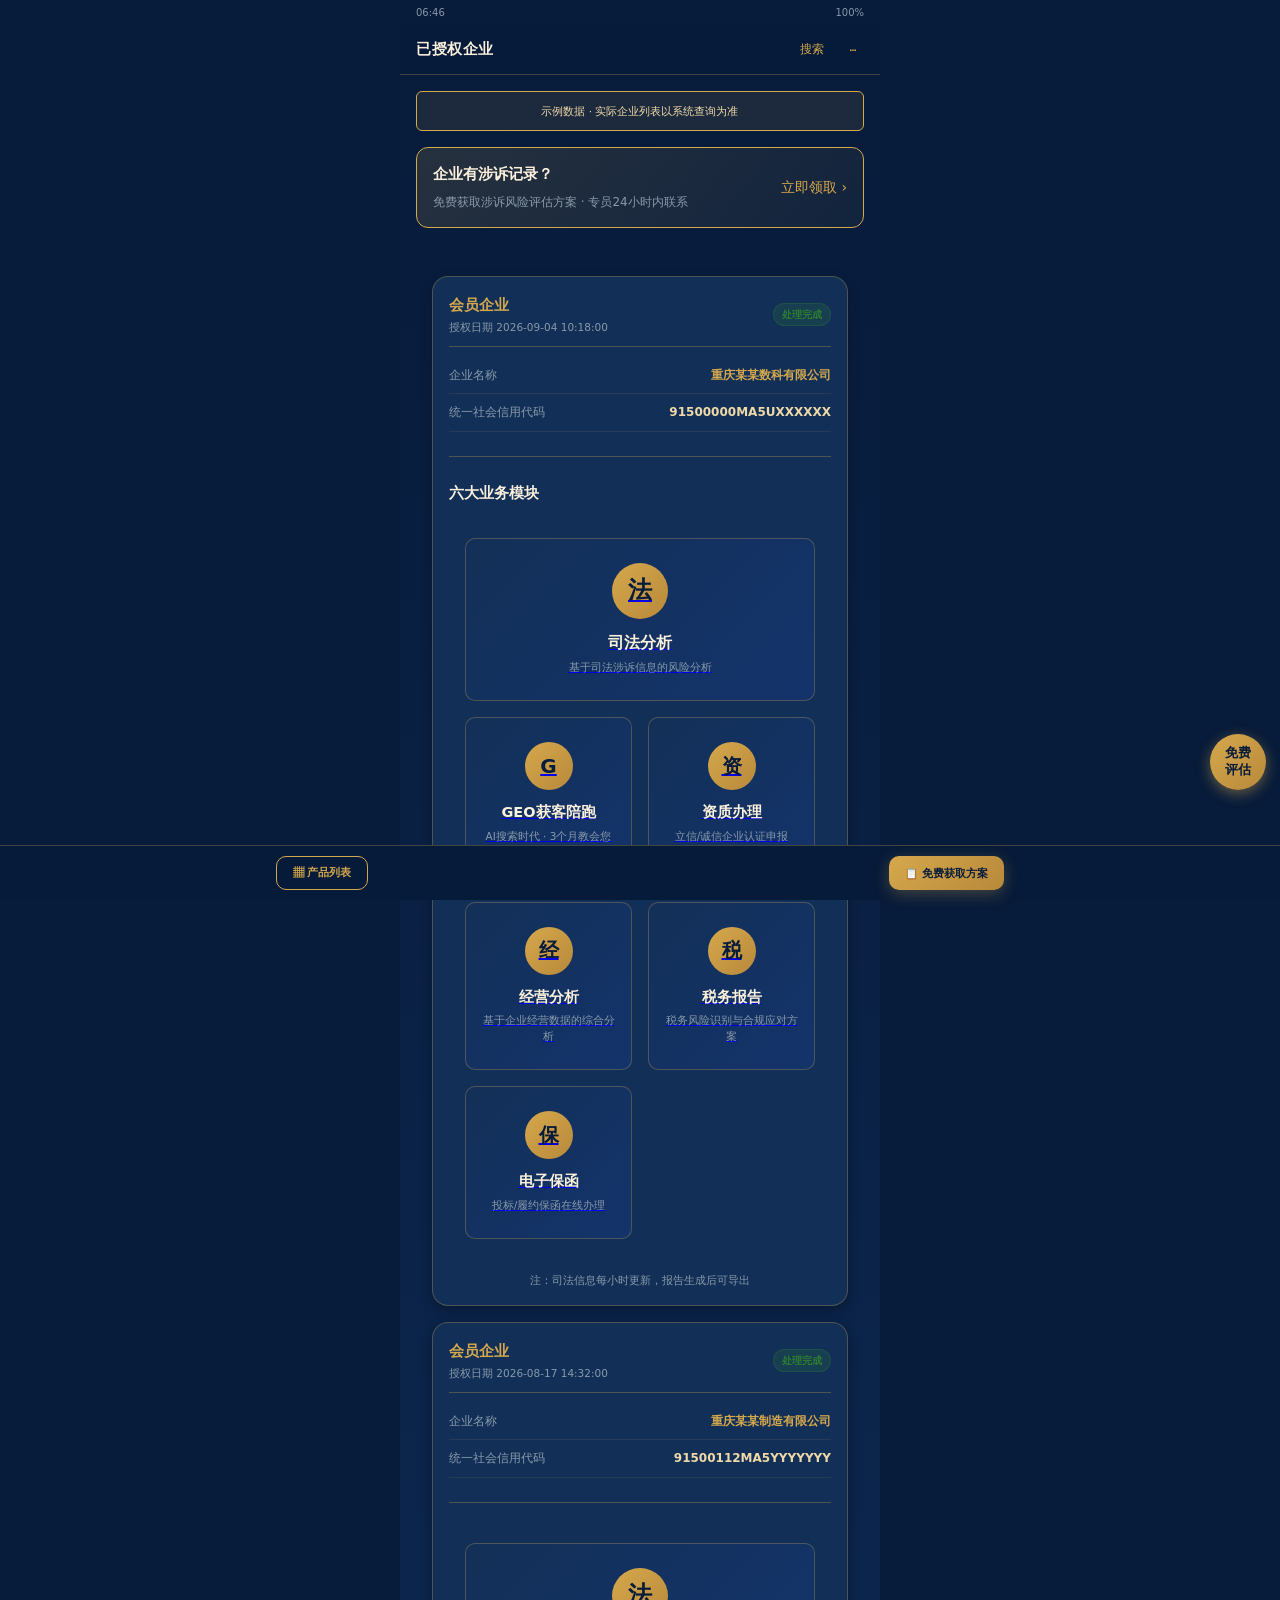
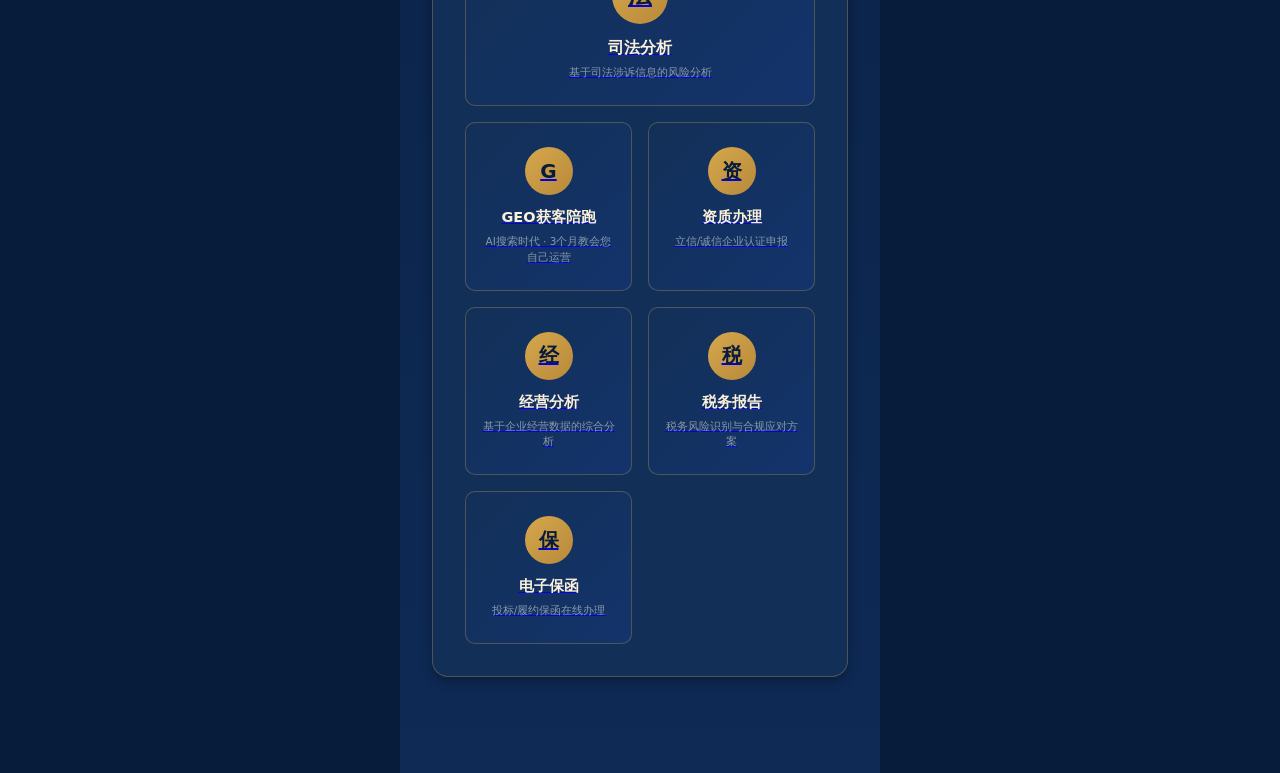
==== index.html @ 231f2316 "Update index.html" ====
<!DOCTYPE html>
<html lang="zh-CN">
<head>
  <meta charset="UTF-8">
  <meta name="viewport" content="width=device-width, initial-scale=1.0, maximum-scale=1.0, user-scalable=no">
  <meta name="description" content="BESHORE 司法分析 H5 - 企业信用风险分析服务平台">
  <title>BESHORE · 已授权企业</title>
  <link rel="stylesheet" href="style.css">
<base target="_blank">
</head>
<body>
  <div class="page-container">

    <!-- 状态栏 -->
    <div class="status-bar">
      <span id="current-time">--:--</span>
      <span>100%</span>
    </div>

    <!-- 页面标题栏 -->
    <header class="page-header">
      <h1>已授权企业</h1>
      <div class="header-actions">
        <button class="header-btn" onclick="showToast('搜索功能开发中')">搜索</button>
        <button class="header-btn" onclick="showToast('更多功能开发中')">⋯</button>
      </div>
    </header>

    <!-- 示例数据提示条 -->
    <div class="alert-bar">
      示例数据 · 实际企业列表以系统查询为准
    </div>

    <!-- 非会员留资引导条：新增 -->
    <a href="https://ycnaahb43yjf.feishu.cn/share/base/form/shrcnyuvnl3R0hDChKANRi4wwoh" target="_blank" style="display:block;margin:0 var(--spacing-md) var(--spacing-md);padding:14px 16px;background:linear-gradient(135deg, rgba(213,168,77,0.15), rgba(213,168,77,0.05));border:1px solid var(--color-gold);border-radius:12px;text-decoration:none;">
      <div style="display:flex;justify-content:space-between;align-items:center;">
        <div>
          <div style="color:var(--color-rice-gold);font-size:15px;font-weight:600;">企业有涉诉记录？</div>
          <div style="color:var(--color-text-muted);font-size:12px;margin-top:4px;">免费获取涉诉风险评估方案 · 专员24小时内联系</div>
        </div>
        <span style="color:var(--color-gold);font-size:14px;flex:none;">立即领取 ›</span>
      </div>
    </a>

    <!-- 企业列表区域 -->
    <main class="content-area">

      <!-- 企业卡片 1 -->
      <div class="card animate-in">
        <div class="card-header">
          <div>
            <div class="card-title" style="color: var(--color-gold);">会员企业</div>
            <div class="card-subtitle">授权日期 2026-09-04 10:18:00</div>
          </div>
          <span class="badge badge-risk-low">处理完成</span>
        </div>

        <div class="data-row">
          <span class="data-label">企业名称</span>
          <span class="data-value gold">重庆某某数科有限公司</span>
        </div>
        <div class="data-row">
          <span class="data-label">统一社会信用代码</span>
          <span class="data-value">91500000MA5UXXXXXX</span>
        </div>

        <div class="divider"></div>

        <h3 style="font-size: var(--font-size-card-title); color: var(--color-rice-gold); margin-bottom: var(--spacing-md);">
          六大业务模块
        </h3>

        <div class="module-grid">
          <!-- 司法分析（主CTA） -->
          <a href="judicial-report.html" class="module-card" style="grid-column: span 2; background: linear-gradient(135deg, var(--color-card-surface) 0%, var(--color-bright-blue) 100%);">
            <div class="module-icon" style="width: 56px; height: 56px; font-size: 24px;">法</div>
            <h3 style="font-size: 16px;">司法分析</h3>
            <p>基于司法涉诉信息的风险分析</p>
          </a>

          <!-- GEO获客陪跑 -->
          <a href="geo-service.html" class="module-card">
            <div class="module-icon">G</div>
            <h3>GEO获客陪跑</h3>
            <p>AI搜索时代 · 3个月教会您自己运营</p>
          </a>

          <!-- 资质办理 -->
          <a href="qualification.html" class="module-card">
            <div class="module-icon">资</div>
            <h3>资质办理</h3>
            <p>立信/诚信企业认证申报</p>
          </a>

          <!-- 经营分析 -->
          <a href="business-analysis.html" class="module-card">
            <div class="module-icon">经</div>
            <h3>经营分析</h3>
            <p>基于企业经营数据的综合分析</p>
          </a>

          <!-- 税务报告 -->
          <a href="tax-report.html" class="module-card">
            <div class="module-icon">税</div>
            <h3>税务报告</h3>
            <p>税务风险识别与合规应对方案</p>
          </a>

          <!-- 电子保函 -->
          <a href="guarantee.html" class="module-card">
            <div class="module-icon">保</div>
            <h3>电子保函</h3>
            <p>投标/履约保函在线办理</p>
          </a>
        </div>

        <p style="font-size: var(--font-size-helper); color: var(--color-text-muted); margin-top: var(--spacing-md); text-align: center;">
          注：司法信息每小时更新，报告生成后可导出
        </p>
      </div>

      <!-- 企业卡片 2 -->
      <div class="card animate-in">
        <div class="card-header">
          <div>
            <div class="card-title" style="color: var(--color-gold);">会员企业</div>
            <div class="card-subtitle">授权日期 2026-08-17 14:32:00</div>
          </div>
          <span class="badge badge-risk-low">处理完成</span>
        </div>

        <div class="data-row">
          <span class="data-label">企业名称</span>
          <span class="data-value gold">重庆某某制造有限公司</span>
        </div>
        <div class="data-row">
          <span class="data-label">统一社会信用代码</span>
          <span class="data-value">91500112MA5YYYYYYY</span>
        </div>

        <div class="divider"></div>

        <div class="module-grid">
          <a href="judicial-report.html" class="module-card" style="grid-column: span 2; background: linear-gradient(135deg, var(--color-card-surface) 0%, var(--color-bright-blue) 100%);">
            <div class="module-icon" style="width: 56px; height: 56px; font-size: 24px;">法</div>
            <h3 style="font-size: 16px;">司法分析</h3>
            <p>基于司法涉诉信息的风险分析</p>
          </a>

          <a href="geo-service.html" class="module-card">
            <div class="module-icon">G</div>
            <h3>GEO获客陪跑</h3>
            <p>AI搜索时代 · 3个月教会您自己运营</p>
          </a>

          <a href="qualification.html" class="module-card">
            <div class="module-icon">资</div>
            <h3>资质办理</h3>
            <p>立信/诚信企业认证申报</p>
          </a>

          <a href="business-analysis.html" class="module-card">
            <div class="module-icon">经</div>
            <h3>经营分析</h3>
            <p>基于企业经营数据的综合分析</p>
          </a>

          <a href="tax-report.html" class="module-card">
            <div class="module-icon">税</div>
            <h3>税务报告</h3>
            <p>税务风险识别与合规应对方案</p>
          </a>

          <a href="guarantee.html" class="module-card">
            <div class="module-icon">保</div>
            <h3>电子保函</h3>
            <p>投标/履约保函在线办理</p>
          </a>
        </div>
      </div>

    </main>

    <!-- 底部悬浮按钮：在线测额改为留资入口 -->
    <div class="bottom-bar">
      <button class="btn btn-outline" data-action="product-list">▦ 产品列表</button>
      <a class="btn btn-primary" href="javascript:void(0)" onclick="window.open('https://ycnaahb43yjf.feishu.cn/share/base/form/shrcnyuvnl3R0hDChKANRi4wwoh','_blank')" style="text-decoration:none;display:inline-flex;align-items:center;justify-content:center;cursor:pointer;">📋 免费获取方案</a>
    </div>

  </div>

  <!-- 右下悬浮留资按钮：新增（避开底部栏） -->
  <a href="javascript:void(0)" onclick="window.open('https://ycnaahb43yjf.feishu.cn/share/base/form/shrcnyuvnl3R0hDChKANRi4wwoh','_blank')" id="lead-float-btn">免费<br>评估</a>
  <style>
    #lead-float-btn{
      position:fixed;right:14px;bottom:110px;z-index:9997;
      width:56px;height:56px;border-radius:50%;
      background:linear-gradient(135deg,#D5A84D,#B8893A);
      color:#071B3A;font-size:13px;font-weight:700;line-height:1.3;
      display:flex;align-items:center;justify-content:center;text-align:center;
      text-decoration:none;box-shadow:0 4px 14px rgba(213,168,77,0.45);
    }
  </style>

  <!-- 提示脚本 -->
  <script>
    function showToast(message) {
      const existing = document.querySelector('.toast-notification');
      if (existing) existing.remove();

      const toast = document.createElement('div');
      toast.className = 'toast-notification';
      toast.textContent = message;
      toast.style.cssText = `
        position: fixed; top: 80px; left: 50%; transform: translateX(-50%) translateY(-20px);
        background: rgba(7,27,58,0.95); color: #FBF0DC; padding: 10px 24px; border-radius: 20px;
        border: 1px solid #D5A84D; font-size: 12px; z-index: 9999; opacity: 0;
        transition: all 0.3s ease;
      `;
      document.body.appendChild(toast);
      setTimeout(() => { toast.style.opacity = '1'; toast.style.transform = 'translateX(-50%) translateY(0)'; }, 10);
      setTimeout(() => { toast.style.opacity = '0'; toast.style.transform = 'translateX(-50%) translateY(-20px)'; setTimeout(() => toast.remove(), 300); }, 2000);
    }

    // 显示真实时间
    function updateTime() {
      const now = new Date();
      const h = String(now.getHours()).padStart(2, '0');
      const m = String(now.getMinutes()).padStart(2, '0');
      const el = document.getElementById('current-time');
      if (el) el.textContent = h + ':' + m;
    }
    updateTime();
    setInterval(updateTime, 60000);
  </script>
  <script src="main.js"></script>
</body>
</html>
---- style.css ----
/* ============================================
   BESHORE · 司法分析 H5 - 全局样式
   配色: 深海蓝 #071B3A × 鎏金金 #D5A84D
   移动端规范: 375pt
   ============================================ */

/* ===== Design Tokens (CSS 变量) ===== */
:root {
  /* 品牌色 */
  --color-deep-blue: #071B3A;
  --color-hero-gradient: #0E2A55;
  --color-card-surface: #123057;
  --color-bright-blue: #14336B;
  --color-gold: #D5A84D;
  --color-gold-brown: #B8893A;
  --color-light-gold: #EFD9A8;
  --color-rice-gold: #FBF0DC;

  /* 风险状态色 */
  --color-risk-red: #C0392B;
  --color-warning-orange: #C77D24;
  --color-success-green: #2E7D32;
  --color-tech-cyan: #2BC4B6;

  /* 通用色 */
  --color-white: #FFFFFF;
  --color-light-gray: #F9FAFB;
  --color-text-primary: #FBF0DC;
  --color-text-secondary: #EFD9A8;
  --color-text-muted: #8899AA;
  --color-border: rgba(213, 168, 77, 0.3);

  /* 字体 */
  --font-family: 'PingFang SC', 'Microsoft YaHei', system-ui, -apple-system, sans-serif;
  --font-size-h1: 21px;
  --font-size-card-title: 14.5px;
  --font-size-body: 12px;
  --font-size-helper: 10.5px;
  --font-size-small: 10px;

  /* 行高 */
  --line-height-body: 1.72;
  --line-height-card: 1.85;

  /* 圆角 */
  --radius-sm: 6px;
  --radius-md: 10px;
  --radius-lg: 16px;
  --radius-xl: 20px;

  /* 间距 */
  --spacing-xs: 6px;
  --spacing-sm: 10px;
  --spacing-md: 16px;
  --spacing-lg: 24px;
  --spacing-xl: 32px;

  /* 阴影 */
  --shadow-card: 0 4px 12px rgba(0, 0, 0, 0.3);
  --shadow-button: 0 4px 16px rgba(213, 168, 77, 0.3);
}

/* ===== 全局重置 ===== */
* {
  margin: 0;
  padding: 0;
  box-sizing: border-box;
}

html {
  font-size: 16px;
  -webkit-text-size-adjust: 100%;
  scroll-behavior: smooth;
}

body {
  font-family: var(--font-family);
  font-size: var(--font-size-body);
  line-height: var(--line-height-body);
  color: var(--color-text-primary);
  background-color: var(--color-deep-blue);
  min-height: 100vh;
  overflow-x: hidden;
  -webkit-font-smoothing: antialiased;
  -moz-osx-font-smoothing: grayscale;
}

/* ===== 页面容器 ===== */
.page-container {
  max-width: 480px;
  margin: 0 auto;
  min-height: 100vh;
  position: relative;
  background: linear-gradient(180deg, var(--color-deep-blue) 0%, var(--color-hero-gradient) 100%);
}

/* ===== 状态栏模拟 ===== */
.status-bar {
  display: flex;
  justify-content: space-between;
  align-items: center;
  padding: 4px var(--spacing-md);
  font-size: var(--font-size-small);
  color: var(--color-text-muted);
  background: var(--color-deep-blue);
}

/* ===== 标题栏 ===== */
.page-header {
  display: flex;
  justify-content: space-between;
  align-items: center;
  padding: 12px var(--spacing-md);
  background: rgba(7, 27, 58, 0.95);
  backdrop-filter: blur(10px);
  border-bottom: 1px solid var(--color-border);
  position: sticky;
  top: 0;
  z-index: 100;
}

.page-header h1 {
  font-size: var(--font-size-card-title);
  font-weight: 600;
  color: var(--color-rice-gold);
  letter-spacing: 0.5px;
}

.header-actions {
  display: flex;
  gap: var(--spacing-sm);
}

.header-btn {
  background: none;
  border: none;
  color: var(--color-gold);
  font-size: var(--font-size-body);
  cursor: pointer;
  padding: 4px 8px;
  border-radius: var(--radius-sm);
  transition: background 0.2s;
}

.header-btn:hover {
  background: rgba(213, 168, 77, 0.1);
}

/* ===== Hero 区域 ===== */
.hero-section {
  background: linear-gradient(135deg, var(--color-deep-blue) 0%, var(--color-hero-gradient) 50%, var(--color-bright-blue) 100%);
  padding: var(--spacing-xl) var(--spacing-md);
  text-align: center;
  position: relative;
  overflow: hidden;
}

.hero-section::before {
  content: '';
  position: absolute;
  top: -50%;
  left: -50%;
  width: 200%;
  height: 200%;
  background: radial-gradient(circle at 30% 50%, rgba(213, 168, 77, 0.05) 0%, transparent 50%);
  pointer-events: none;
}

.hero-section h2 {
  font-size: var(--font-size-h1);
  font-weight: 700;
  color: var(--color-rice-gold);
  margin-bottom: var(--spacing-sm);
  position: relative;
  z-index: 1;
}

.hero-section p {
  font-size: var(--font-size-body);
  color: var(--color-light-gold);
  opacity: 0.9;
  position: relative;
  z-index: 1;
}

.hero-badge {
  display: inline-block;
  background: linear-gradient(135deg, var(--color-gold), var(--color-gold-brown));
  color: var(--color-deep-blue);
  padding: 4px 16px;
  border-radius: 20px;
  font-size: var(--font-size-small);
  font-weight: 600;
  margin-bottom: var(--spacing-md);
  position: relative;
  z-index: 1;
}

/* ===== 卡片组件 ===== */
.card {
  background: var(--color-card-surface);
  border-radius: var(--radius-lg);
  padding: var(--spacing-md);
  margin: var(--spacing-md) var(--spacing-md);
  border: 1px solid var(--color-border);
  box-shadow: var(--shadow-card);
  transition: transform 0.2s, box-shadow 0.2s;
}

.card:hover {
  transform: translateY(-2px);
  box-shadow: 0 6px 20px rgba(0, 0, 0, 0.4);
}

.card-header {
  display: flex;
  justify-content: space-between;
  align-items: center;
  margin-bottom: var(--spacing-sm);
  padding-bottom: var(--spacing-sm);
  border-bottom: 1px solid var(--color-border);
}

.card-title {
  font-size: var(--font-size-card-title);
  font-weight: 600;
  color: var(--color-rice-gold);
}

.card-subtitle {
  font-size: var(--font-size-helper);
  color: var(--color-text-muted);
}

/* ===== 模块入口卡片（图1） ===== */
.module-grid {
  display: grid;
  grid-template-columns: repeat(2, 1fr);
  gap: var(--spacing-md);
  padding: var(--spacing-md);
}

.module-card {
  background: linear-gradient(135deg, var(--color-card-surface) 0%, var(--color-bright-blue) 100%);
  border-radius: var(--radius-md);
  padding: var(--spacing-lg) var(--spacing-md);
  text-align: center;
  border: 1px solid var(--color-border);
  cursor: pointer;
  transition: all 0.3s ease;
  position: relative;
  overflow: hidden;
}

.module-card::before {
  content: '';
  position: absolute;
  top: 0;
  left: 0;
  right: 0;
  height: 3px;
  background: linear-gradient(90deg, var(--color-gold), var(--color-gold-brown));
  transform: scaleX(0);
  transition: transform 0.3s ease;
}

.module-card:hover::before {
  transform: scaleX(1);
}

.module-card:hover {
  transform: translateY(-4px);
  box-shadow: 0 8px 24px rgba(213, 168, 77, 0.2);
}

.module-icon {
  width: 48px;
  height: 48px;
  background: linear-gradient(135deg, var(--color-gold), var(--color-gold-brown));
  border-radius: 50%;
  display: flex;
  align-items: center;
  justify-content: center;
  margin: 0 auto var(--spacing-sm);
  font-size: 20px;
  color: var(--color-deep-blue);
  font-weight: 700;
}

.module-card h3 {
  font-size: var(--font-size-card-title);
  font-weight: 600;
  color: var(--color-rice-gold);
  margin-bottom: 4px;
}

.module-card p {
  font-size: var(--font-size-helper);
  color: var(--color-text-muted);
  line-height: 1.5;
}

/* ===== 按钮组件 ===== */
.btn {
  display: inline-flex;
  align-items: center;
  justify-content: center;
  padding: 10px 24px;
  border-radius: var(--radius-md);
  font-size: var(--font-size-body);
  font-weight: 600;
  text-decoration: none;
  cursor: pointer;
  border: none;
  transition: all 0.3s ease;
  gap: 6px;
}

.btn-primary {
  background: linear-gradient(135deg, var(--color-gold), var(--color-gold-brown));
  color: var(--color-deep-blue);
  box-shadow: var(--shadow-button);
}

.btn-primary:hover {
  transform: translateY(-2px);
  box-shadow: 0 6px 20px rgba(213, 168, 77, 0.4);
}

.btn-outline {
  background: transparent;
  color: var(--color-gold);
  border: 1px solid var(--color-gold);
}

.btn-outline:hover {
  background: rgba(213, 168, 77, 0.1);
}

.btn-full {
  width: 100%;
}

.btn-sm {
  padding: 6px 14px;
  font-size: var(--font-size-helper);
}

/* ===== 徽章/标签 ===== */
.badge {
  display: inline-block;
  padding: 2px 8px;
  border-radius: 12px;
  font-size: var(--font-size-small);
  font-weight: 600;
}

.badge-risk-high {
  background: rgba(192, 57, 43, 0.2);
  color: var(--color-risk-red);
  border: 1px solid rgba(192, 57, 43, 0.3);
}

.badge-risk-mid {
  background: rgba(199, 125, 36, 0.2);
  color: var(--color-warning-orange);
  border: 1px solid rgba(199, 125, 36, 0.3);
}

.badge-risk-low {
  background: rgba(46, 125, 50, 0.2);
  color: var(--color-success-green);
  border: 1px solid rgba(46, 125, 50, 0.3);
}

.badge-case {
  background: rgba(43, 196, 182, 0.2);
  color: var(--color-tech-cyan);
  border: 1px solid rgba(43, 196, 182, 0.3);
}

/* ===== 列表项 ===== */
.list-item {
  padding: var(--spacing-sm) 0;
  border-bottom: 1px solid rgba(213, 168, 77, 0.1);
}

.list-item:last-child {
  border-bottom: none;
}

.list-item-header {
  display: flex;
  justify-content: space-between;
  align-items: center;
  margin-bottom: 4px;
}

.list-item-title {
  font-size: var(--font-size-body);
  font-weight: 600;
  color: var(--color-text-primary);
}

.list-item-meta {
  font-size: var(--font-size-helper);
  color: var(--color-text-muted);
}

/* ===== 数据展示 ===== */
.data-row {
  display: flex;
  justify-content: space-between;
  padding: 8px 0;
  border-bottom: 1px solid rgba(213, 168, 77, 0.1);
}

.data-row:last-child {
  border-bottom: none;
}

.data-label {
  color: var(--color-text-muted);
  font-size: var(--font-size-body);
}

.data-value {
  color: var(--color-light-gold);
  font-size: var(--font-size-body);
  font-weight: 600;
}

.data-value.gold {
  color: var(--color-gold);
}

/* ===== 进度条/指标条 ===== */
.metric-bar {
  background: rgba(255, 255, 255, 0.1);
  border-radius: 10px;
  height: 8px;
  overflow: hidden;
  margin: var(--spacing-xs) 0;
}

.metric-fill {
  height: 100%;
  border-radius: 10px;
  background: linear-gradient(90deg, var(--color-gold), var(--color-gold-brown));
}

/* ===== 底部悬浮栏 ===== */
.bottom-bar {
  position: fixed;
  bottom: 0;
  left: 0;
  right: 0;
  background: rgba(7, 27, 58, 0.98);
  backdrop-filter: blur(10px);
  border-top: 1px solid var(--color-border);
  padding: var(--spacing-sm) var(--spacing-md);
  display: flex;
  justify-content: space-around;
  z-index: 100;
}

.bottom-bar .btn {
  padding: 8px 16px;
  font-size: var(--font-size-helper);
}

/* ===== 内容区域 ===== */
.content-area {
  padding: var(--spacing-md);
  padding-bottom: 80px; /* 为底部栏留空间 */
}

/* ===== 段落文本 ===== */
.text-section {
  margin-bottom: var(--spacing-lg);
}

.text-section h3 {
  font-size: var(--font-size-card-title);
  font-weight: 600;
  color: var(--color-rice-gold);
  margin-bottom: var(--spacing-sm);
  padding-left: var(--spacing-sm);
  border-left: 3px solid var(--color-gold);
}

.text-section p {
  color: var(--color-text-secondary);
  margin-bottom: var(--spacing-sm);
  line-height: var(--line-height-body);
}

.text-section ul {
  list-style: none;
  padding-left: 0;
}

.text-section ul li {
  padding: 4px 0 4px var(--spacing-sm);
  color: var(--color-text-secondary);
  position: relative;
}

.text-section ul li::before {
  content: '◆';
  position: absolute;
  left: 0;
  color: var(--color-gold);
  font-size: var(--font-size-small);
}

/* ===== 表格 ===== */
.table-wrapper {
  overflow-x: auto;
  margin: var(--spacing-sm) 0;
  border-radius: var(--radius-md);
  border: 1px solid var(--color-border);
}

table {
  width: 100%;
  border-collapse: collapse;
  font-size: var(--font-size-helper);
}

th {
  background: var(--color-bright-blue);
  color: var(--color-rice-gold);
  padding: 8px 10px;
  text-align: left;
  font-weight: 600;
  white-space: nowrap;
}

td {
  padding: 8px 10px;
  color: var(--color-text-secondary);
  border-bottom: 1px solid var(--color-border);
}

tr:hover {
  background: rgba(213, 168, 77, 0.05);
}

/* ===== 分割线 ===== */
.divider {
  height: 1px;
  background: var(--color-border);
  margin: var(--spacing-lg) 0;
}

/* ===== 提示条 ===== */
.alert-bar {
  background: rgba(213, 168, 77, 0.1);
  border: 1px solid var(--color-gold);
  border-radius: var(--radius-sm);
  padding: var(--spacing-sm) var(--spacing-md);
  margin: var(--spacing-md);
  font-size: var(--font-size-helper);
  color: var(--color-light-gold);
  text-align: center;
}

/* ===== 合规声明 ===== */
.disclaimer {
  font-size: var(--font-size-small);
  color: var(--color-text-muted);
  text-align: center;
  padding: var(--spacing-lg) var(--spacing-md);
  line-height: 1.6;
  border-top: 1px solid var(--color-border);
  margin-top: var(--spacing-lg);
}

/* ===== 动画 ===== */
@keyframes fadeIn {
  from { opacity: 0; transform: translateY(10px); }
  to { opacity: 1; transform: translateY(0); }
}

.animate-in {
  animation: fadeIn 0.4s ease-out;
}

/* ===== 返回按钮 ===== */
.back-btn {
  display: inline-flex;
  align-items: center;
  gap: 4px;
  color: var(--color-gold);
  text-decoration: none;
  font-size: var(--font-size-body);
  padding: var(--spacing-sm) 0;
  margin-bottom: var(--spacing-sm);
  transition: opacity 0.2s;
}

.back-btn:hover {
  opacity: 0.8;
}

/* ===== 响应式 ===== */
@media (max-width: 375px) {
  .module-grid {
    grid-template-columns: 1fr;
  }
  
  .hero-section h2 {
    font-size: 18px;
  }
}

/* ===== 打印样式 ===== */
@media print {
  .page-header, .bottom-bar {
    display: none;
  }
  
  body {
    background: white;
    color: black;
  }
}
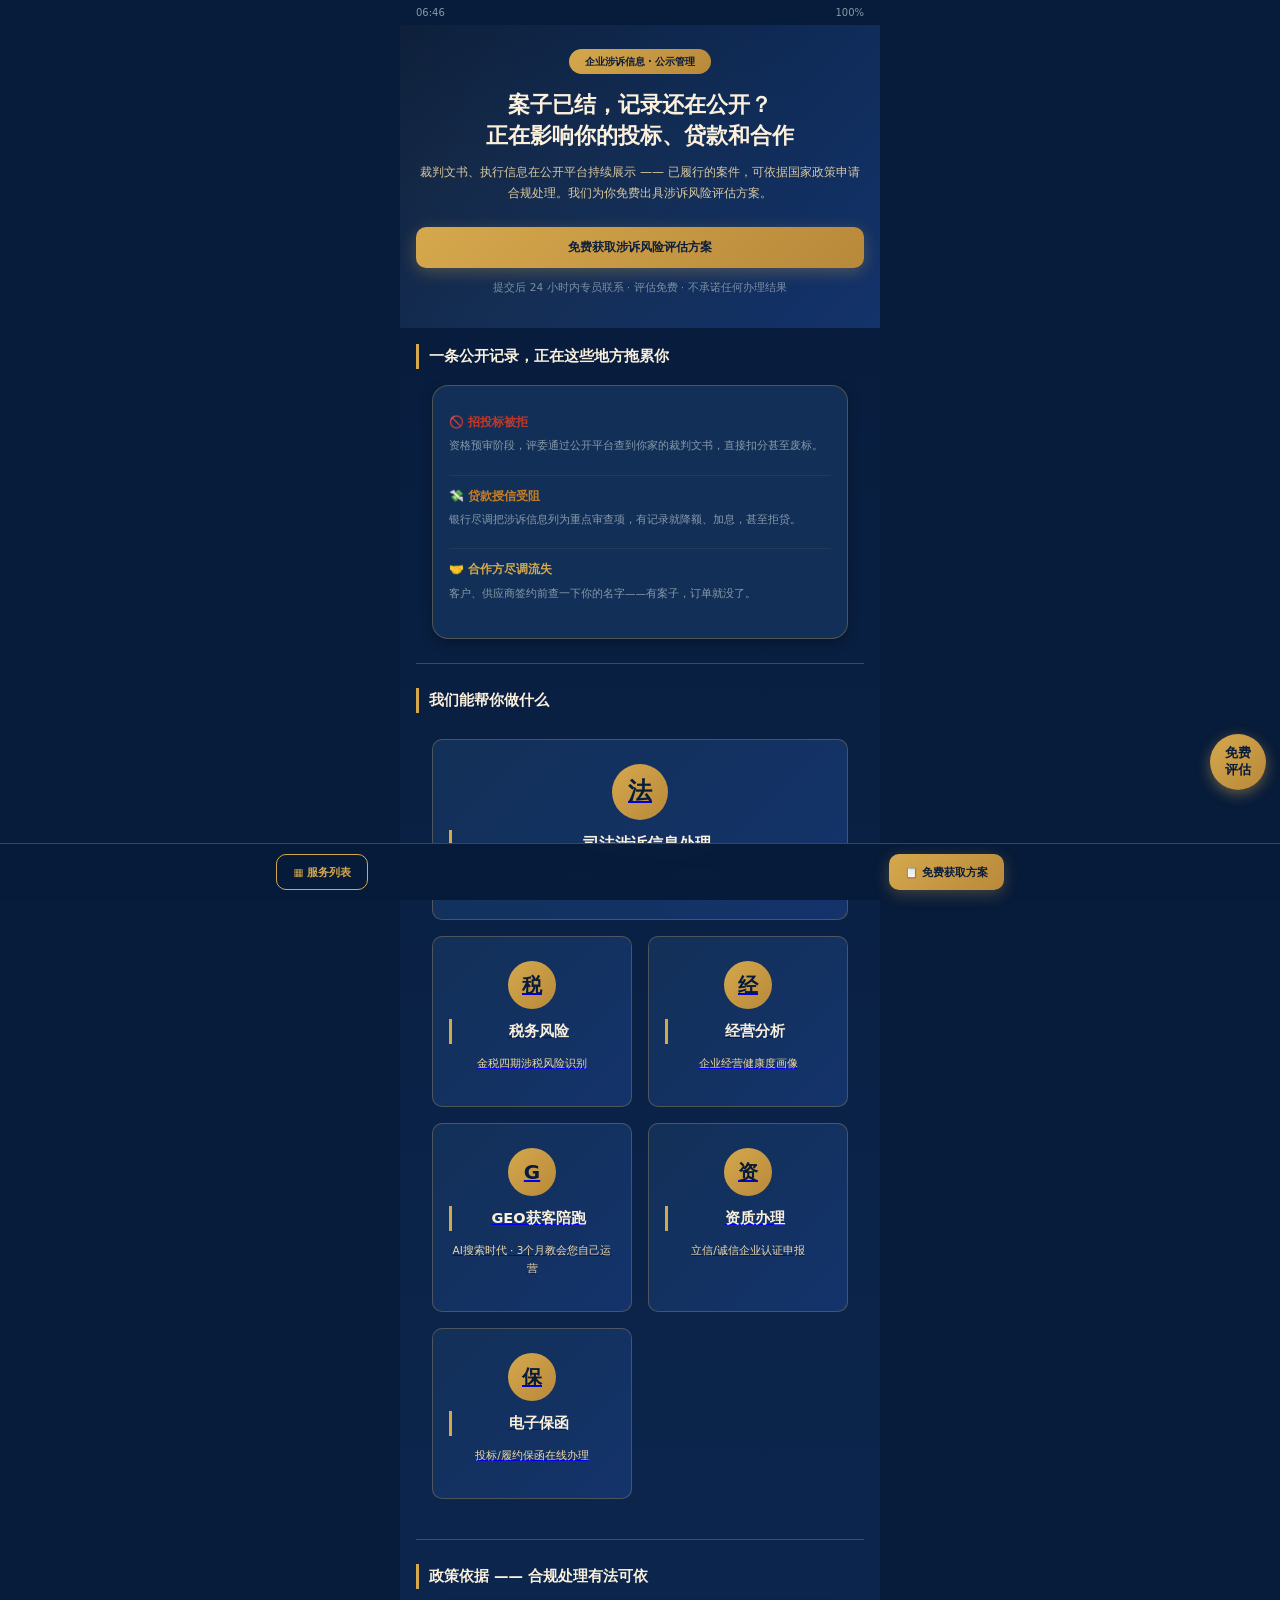
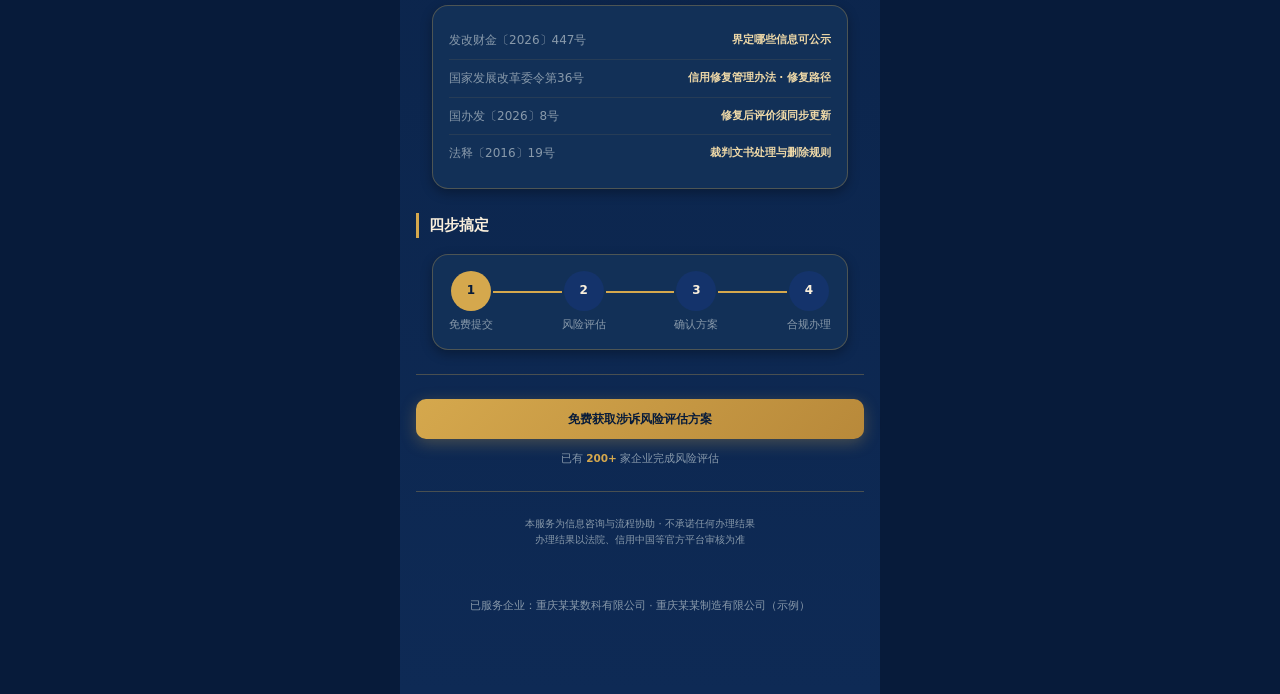
==== commit a07a4248: "Update index.html" ====
--- a/index.html
+++ b/index.html
@@ -3,174 +3,86 @@
 <head>
   <meta charset="UTF-8">
   <meta name="viewport" content="width=device-width, initial-scale=1.0, maximum-scale=1.0, user-scalable=no">
-  <meta name="description" content="BESHORE 司法分析 H5 - 企业信用风险分析服务平台">
-  <title>BESHORE · 已授权企业</title>
+  <meta name="description" content="企业涉诉信息公示管理服务平台 —— 司法风险分析 · 公示信息管理 · 免费出具涉诉风险评估方案">
+  <title>企业涉诉信息合规处理 · 免费获取风险评估方案</title>
   <link rel="stylesheet" href="style.css">
 <base target="_blank">
 </head>
 <body>
   <div class="page-container">
 
-    <!-- 状态栏 -->
     <div class="status-bar">
       <span id="current-time">--:--</span>
       <span>100%</span>
     </div>
 
-    <!-- 页面标题栏 -->
-    <header class="page-header">
-      <h1>已授权企业</h1>
-      <div class="header-actions">
-        <button class="header-btn" onclick="showToast('搜索功能开发中')">搜索</button>
-        <button class="header-btn" onclick="showToast('更多功能开发中')">⋯</button>
-      </div>
-    </header>
+    <!-- ===== 1. HERO：价值主张 + 留资CTA ===== -->
+    <section class="hero-section" style="padding-top: var(--spacing-lg);">
+      <span class="hero-badge">企业涉诉信息 · 公示管理</span>
+      <h2 style="font-size: 22px; line-height: 1.4;">案子已结，记录还在公开？<br>正在影响你的投标、贷款和合作</h2>
+      <p style="margin-top: var(--spacing-sm);">裁判文书、执行信息在公开平台持续展示 —— 已履行的案件，可依据国家政策申请合规处理。我们为你免费出具涉诉风险评估方案。</p>
+      <a href="javascript:void(0)" onclick="window.open('https://ycnaahb43yjf.feishu.cn/share/base/form/shrcnyuvnl3R0hDChKANRi4wwoh','_blank')" class="btn btn-primary btn-full" style="margin-top: var(--spacing-lg); display: flex; align-items: center; justify-content: center;">免费获取涉诉风险评估方案</a>
+      <p style="font-size: var(--font-size-helper); color: var(--color-text-muted); margin-top: var(--spacing-sm); text-align: center;">提交后 24 小时内专员联系 · 评估免费 · 不承诺任何办理结果</p>
+    </section>
 
-    <!-- 示例数据提示条 -->
-    <div class="alert-bar">
-      示例数据 · 实际企业列表以系统查询为准
-    </div>
-
-    <!-- 非会员留资引导条：新增 -->
-    <a href="https://ycnaahb43yjf.feishu.cn/share/base/form/shrcnyuvnl3R0hDChKANRi4wwoh" target="_blank" style="display:block;margin:0 var(--spacing-md) var(--spacing-md);padding:14px 16px;background:linear-gradient(135deg, rgba(213,168,77,0.15), rgba(213,168,77,0.05));border:1px solid var(--color-gold);border-radius:12px;text-decoration:none;">
-      <div style="display:flex;justify-content:space-between;align-items:center;">
-        <div>
-          <div style="color:var(--color-rice-gold);font-size:15px;font-weight:600;">企业有涉诉记录？</div>
-          <div style="color:var(--color-text-muted);font-size:12px;margin-top:4px;">免费获取涉诉风险评估方案 · 专员24小时内联系</div>
-        </div>
-        <span style="color:var(--color-gold);font-size:14px;flex:none;">立即领取 ›</span>
-      </div>
-    </a>
-
-    <!-- 企业列表区域 -->
     <main class="content-area">
 
-      <!-- 企业卡片 1 -->
-      <div class="card animate-in">
-        <div class="card-header">
-          <div>
-            <div class="card-title" style="color: var(--color-gold);">会员企业</div>
-            <div class="card-subtitle">授权日期 2026-09-04 10:18:00</div>
+      <!-- ===== 2. 痛点区：三个真实场景 ===== -->
+      <div class="text-section">
+        <h3>一条公开记录，正在这些地方拖累你</h3>
+        <div class="card">
+          <div class="list-item">
+            <div class="list-item-header">
+              <span class="list-item-title" style="color: var(--color-risk-red);">🚫 招投标被拒</span>
+            </div>
+            <p style="font-size: var(--font-size-helper); color: var(--color-text-muted); margin-top: 4px;">资格预审阶段，评委通过公开平台查到你家的裁判文书，直接扣分甚至废标。</p>
           </div>
-          <span class="badge badge-risk-low">处理完成</span>
+          <div class="list-item">
+            <div class="list-item-header">
+              <span class="list-item-title" style="color: var(--color-warning-orange);">💸 贷款授信受阻</span>
+            </div>
+            <p style="font-size: var(--font-size-helper); color: var(--color-text-muted); margin-top: 4px;">银行尽调把涉诉信息列为重点审查项，有记录就降额、加息，甚至拒贷。</p>
+          </div>
+          <div class="list-item">
+            <div class="list-item-header">
+              <span class="list-item-title" style="color: var(--color-gold);">🤝 合作方尽调流失</span>
+            </div>
+            <p style="font-size: var(--font-size-helper); color: var(--color-text-muted); margin-top: 4px;">客户、供应商签约前查一下你的名字——有案子，订单就没了。</p>
+          </div>
         </div>
+      </div>
 
-        <div class="data-row">
-          <span class="data-label">企业名称</span>
-          <span class="data-value gold">重庆某某数科有限公司</span>
-        </div>
-        <div class="data-row">
-          <span class="data-label">统一社会信用代码</span>
-          <span class="data-value">91500000MA5UXXXXXX</span>
-        </div>
+      <div class="divider"></div>
 
-        <div class="divider"></div>
-
-        <h3 style="font-size: var(--font-size-card-title); color: var(--color-rice-gold); margin-bottom: var(--spacing-md);">
-          六大业务模块
-        </h3>
-
+      <!-- ===== 3. 服务区：六大模块（锚点 #services） ===== -->
+      <div class="text-section" id="services">
+        <h3>我们能帮你做什么</h3>
         <div class="module-grid">
-          <!-- 司法分析（主CTA） -->
-          <a href="judicial-report.html" class="module-card" style="grid-column: span 2; background: linear-gradient(135deg, var(--color-card-surface) 0%, var(--color-bright-blue) 100%);">
+          <a href="javascript:void(0)" onclick="window.open('https://ycnaahb43yjf.feishu.cn/share/base/form/shrcnyuvnl3R0hDChKANRi4wwoh','_blank')" class="module-card" style="grid-column: span 2; background: linear-gradient(135deg, var(--color-card-surface) 0%, var(--color-bright-blue) 100%);">
             <div class="module-icon" style="width: 56px; height: 56px; font-size: 24px;">法</div>
-            <h3 style="font-size: 16px;">司法分析</h3>
-            <p>基于司法涉诉信息的风险分析</p>
+            <h3 style="font-size: 16px;">司法涉诉信息处理</h3>
+            <p>涉诉风险评估 · 裁判文书合规处理路径</p>
           </a>
-
-          <!-- GEO获客陪跑 -->
+          <a href="javascript:void(0)" onclick="window.open('https://ycnaahb43yjf.feishu.cn/share/base/form/shrcnyuvnl3R0hDChKANRi4wwoh','_blank')" class="module-card">
+            <div class="module-icon">税</div>
+            <h3>税务风险</h3>
+            <p>金税四期涉税风险识别</p>
+          </a>
+          <a href="javascript:void(0)" onclick="window.open('https://ycnaahb43yjf.feishu.cn/share/base/form/shrcnyuvnl3R0hDChKANRi4wwoh','_blank')" class="module-card">
+            <div class="module-icon">经</div>
+            <h3>经营分析</h3>
+            <p>企业经营健康度画像</p>
+          </a>
           <a href="geo-service.html" class="module-card">
             <div class="module-icon">G</div>
             <h3>GEO获客陪跑</h3>
             <p>AI搜索时代 · 3个月教会您自己运营</p>
           </a>
-
-          <!-- 资质办理 -->
           <a href="qualification.html" class="module-card">
             <div class="module-icon">资</div>
             <h3>资质办理</h3>
             <p>立信/诚信企业认证申报</p>
           </a>
-
-          <!-- 经营分析 -->
-          <a href="business-analysis.html" class="module-card">
-            <div class="module-icon">经</div>
-            <h3>经营分析</h3>
-            <p>基于企业经营数据的综合分析</p>
-          </a>
-
-          <!-- 税务报告 -->
-          <a href="tax-report.html" class="module-card">
-            <div class="module-icon">税</div>
-            <h3>税务报告</h3>
-            <p>税务风险识别与合规应对方案</p>
-          </a>
-
-          <!-- 电子保函 -->
-          <a href="guarantee.html" class="module-card">
-            <div class="module-icon">保</div>
-            <h3>电子保函</h3>
-            <p>投标/履约保函在线办理</p>
-          </a>
-        </div>
-
-        <p style="font-size: var(--font-size-helper); color: var(--color-text-muted); margin-top: var(--spacing-md); text-align: center;">
-          注：司法信息每小时更新，报告生成后可导出
-        </p>
-      </div>
-
-      <!-- 企业卡片 2 -->
-      <div class="card animate-in">
-        <div class="card-header">
-          <div>
-            <div class="card-title" style="color: var(--color-gold);">会员企业</div>
-            <div class="card-subtitle">授权日期 2026-08-17 14:32:00</div>
-          </div>
-          <span class="badge badge-risk-low">处理完成</span>
-        </div>
-
-        <div class="data-row">
-          <span class="data-label">企业名称</span>
-          <span class="data-value gold">重庆某某制造有限公司</span>
-        </div>
-        <div class="data-row">
-          <span class="data-label">统一社会信用代码</span>
-          <span class="data-value">91500112MA5YYYYYYY</span>
-        </div>
-
-        <div class="divider"></div>
-
-        <div class="module-grid">
-          <a href="judicial-report.html" class="module-card" style="grid-column: span 2; background: linear-gradient(135deg, var(--color-card-surface) 0%, var(--color-bright-blue) 100%);">
-            <div class="module-icon" style="width: 56px; height: 56px; font-size: 24px;">法</div>
-            <h3 style="font-size: 16px;">司法分析</h3>
-            <p>基于司法涉诉信息的风险分析</p>
-          </a>
-
-          <a href="geo-service.html" class="module-card">
-            <div class="module-icon">G</div>
-            <h3>GEO获客陪跑</h3>
-            <p>AI搜索时代 · 3个月教会您自己运营</p>
-          </a>
-
-          <a href="qualification.html" class="module-card">
-            <div class="module-icon">资</div>
-            <h3>资质办理</h3>
-            <p>立信/诚信企业认证申报</p>
-          </a>
-
-          <a href="business-analysis.html" class="module-card">
-            <div class="module-icon">经</div>
-            <h3>经营分析</h3>
-            <p>基于企业经营数据的综合分析</p>
-          </a>
-
-          <a href="tax-report.html" class="module-card">
-            <div class="module-icon">税</div>
-            <h3>税务报告</h3>
-            <p>税务风险识别与合规应对方案</p>
-          </a>
-
           <a href="guarantee.html" class="module-card">
             <div class="module-icon">保</div>
             <h3>电子保函</h3>
@@ -179,17 +91,72 @@
         </div>
       </div>
 
+      <div class="divider"></div>
+
+      <!-- ===== 4. 信任区：政策依据 + 四步流程 ===== -->
+      <div class="text-section">
+        <h3>政策依据 —— 合规处理有法可依</h3>
+        <div class="card">
+          <div class="data-row"><span class="data-label">发改财金〔2026〕447号</span><span class="data-value" style="font-size: var(--font-size-helper);">界定哪些信息可公示</span></div>
+          <div class="data-row"><span class="data-label">国家发展改革委令第36号</span><span class="data-value" style="font-size: var(--font-size-helper);">信用修复管理办法 · 修复路径</span></div>
+          <div class="data-row"><span class="data-label">国办发〔2026〕8号</span><span class="data-value" style="font-size: var(--font-size-helper);">修复后评价须同步更新</span></div>
+          <div class="data-row"><span class="data-label">法释〔2016〕19号</span><span class="data-value" style="font-size: var(--font-size-helper);">裁判文书处理与删除规则</span></div>
+        </div>
+      </div>
+
+      <div class="text-section">
+        <h3>四步搞定</h3>
+        <div class="card">
+          <div style="display: flex; justify-content: space-between; text-align: center;">
+            <div>
+              <div style="width: 40px; height: 40px; background: var(--color-gold); color: var(--color-deep-blue); border-radius: 50%; display: flex; align-items: center; justify-content: center; margin: 0 auto; font-weight: 700;">1</div>
+              <div style="font-size: var(--font-size-helper); color: var(--color-text-muted); margin-top: 4px;">免费提交</div>
+            </div>
+            <div style="flex: 1; border-top: 2px solid var(--color-gold); margin-top: 20px;"></div>
+            <div>
+              <div style="width: 40px; height: 40px; background: var(--color-bright-blue); color: var(--color-rice-gold); border-radius: 50%; display: flex; align-items: center; justify-content: center; margin: 0 auto; font-weight: 700;">2</div>
+              <div style="font-size: var(--font-size-helper); color: var(--color-text-muted); margin-top: 4px;">风险评估</div>
+            </div>
+            <div style="flex: 1; border-top: 2px solid var(--color-gold); margin-top: 20px;"></div>
+            <div>
+              <div style="width: 40px; height: 40px; background: var(--color-bright-blue); color: var(--color-rice-gold); border-radius: 50%; display: flex; align-items: center; justify-content: center; margin: 0 auto; font-weight: 700;">3</div>
+              <div style="font-size: var(--font-size-helper); color: var(--color-text-muted); margin-top: 4px;">确认方案</div>
+            </div>
+            <div style="flex: 1; border-top: 2px solid var(--color-gold); margin-top: 20px;"></div>
+            <div>
+              <div style="width: 40px; height: 40px; background: var(--color-bright-blue); color: var(--color-rice-gold); border-radius: 50%; display: flex; align-items: center; justify-content: center; margin: 0 auto; font-weight: 700;">4</div>
+              <div style="font-size: var(--font-size-helper); color: var(--color-text-muted); margin-top: 4px;">合规办理</div>
+            </div>
+          </div>
+        </div>
+      </div>
+
+      <div class="divider"></div>
+
+      <!-- ===== 5. 底部大CTA ===== -->
+      <a href="javascript:void(0)" onclick="window.open('https://ycnaahb43yjf.feishu.cn/share/base/form/shrcnyuvnl3R0hDChKANRi4wwoh','_blank')" class="btn btn-primary btn-full" style="margin-top: var(--spacing-lg); display: flex; align-items: center; justify-content: center;">免费获取涉诉风险评估方案</a>
+      <p style="text-align: center; font-size: var(--font-size-helper); color: var(--color-text-muted); margin-top: var(--spacing-sm);">已有 <span style="color: var(--color-gold); font-weight: 700;">200+</span> 家企业完成风险评估</p>
+
+      <div class="disclaimer">
+        本服务为信息咨询与流程协助 · 不承诺任何办理结果<br>
+        办理结果以法院、信用中国等官方平台审核为准
+      </div>
+
+      <!-- 已服务企业（降级展示） -->
+      <p style="font-size: var(--font-size-helper); color: var(--color-text-muted); margin-top: var(--spacing-lg); text-align: center;">
+        已服务企业：重庆某某数科有限公司 · 重庆某某制造有限公司（示例）
+      </p>
+
     </main>
 
-    <!-- 底部悬浮按钮：在线测额改为留资入口 -->
     <div class="bottom-bar">
-      <button class="btn btn-outline" data-action="product-list">▦ 产品列表</button>
-      <a class="btn btn-primary" href="javascript:void(0)" onclick="window.open('https://ycnaahb43yjf.feishu.cn/share/base/form/shrcnyuvnl3R0hDChKANRi4wwoh','_blank')" style="text-decoration:none;display:inline-flex;align-items:center;justify-content:center;cursor:pointer;">📋 免费获取方案</a>
+      <a class="btn btn-outline" href="#services" style="text-decoration:none;display:inline-flex;align-items:center;justify-content:center;">▦ 服务列表</a>
+      <a class="btn btn-primary" href="javascript:void(0)" onclick="window.open('https://ycnaahb43yjf.feishu.cn/share/base/form/shrcnyuvnl3R0hDChKANRi4wwoh','_blank')" style="text-decoration:none;display:inline-flex;align-items:center;justify-content:center;">📋 免费获取方案</a>
     </div>
 
   </div>
 
-  <!-- 右下悬浮留资按钮：新增（避开底部栏） -->
+  <!-- 右下悬浮留资按钮 -->
   <a href="javascript:void(0)" onclick="window.open('https://ycnaahb43yjf.feishu.cn/share/base/form/shrcnyuvnl3R0hDChKANRi4wwoh','_blank')" id="lead-float-btn">免费<br>评估</a>
   <style>
     #lead-float-btn{
@@ -207,22 +174,14 @@
     function showToast(message) {
       const existing = document.querySelector('.toast-notification');
       if (existing) existing.remove();
-
       const toast = document.createElement('div');
       toast.className = 'toast-notification';
       toast.textContent = message;
-      toast.style.cssText = `
-        position: fixed; top: 80px; left: 50%; transform: translateX(-50%) translateY(-20px);
-        background: rgba(7,27,58,0.95); color: #FBF0DC; padding: 10px 24px; border-radius: 20px;
-        border: 1px solid #D5A84D; font-size: 12px; z-index: 9999; opacity: 0;
-        transition: all 0.3s ease;
-      `;
+      toast.style.cssText = 'position: fixed; top: 80px; left: 50%; transform: translateX(-50%) translateY(-20px); background: rgba(7,27,58,0.95); color: #FBF0DC; padding: 10px 24px; border-radius: 20px; border: 1px solid #D5A84D; font-size: 12px; z-index: 9999; opacity: 0; transition: all 0.3s ease;';
       document.body.appendChild(toast);
       setTimeout(() => { toast.style.opacity = '1'; toast.style.transform = 'translateX(-50%) translateY(0)'; }, 10);
       setTimeout(() => { toast.style.opacity = '0'; toast.style.transform = 'translateX(-50%) translateY(-20px)'; setTimeout(() => toast.remove(), 300); }, 2000);
     }
-
-    // 显示真实时间
     function updateTime() {
       const now = new Date();
       const h = String(now.getHours()).padStart(2, '0');
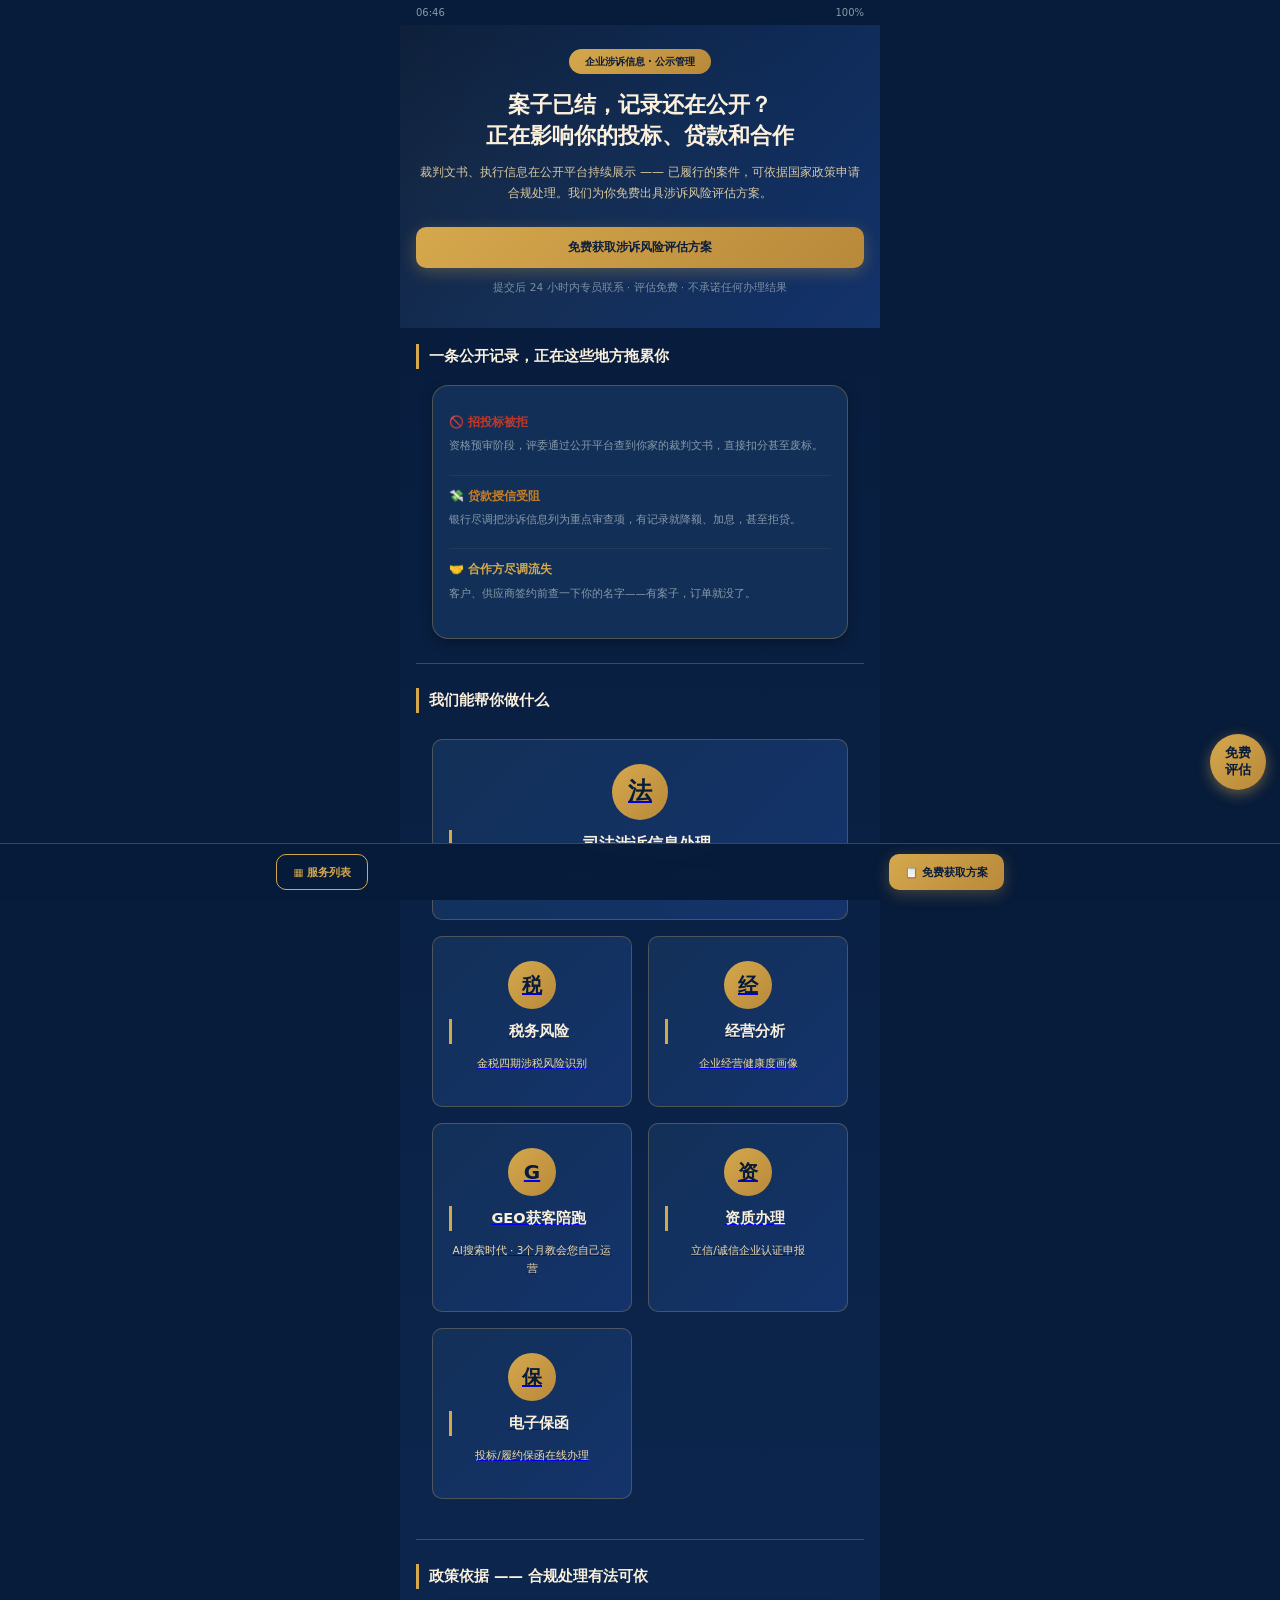
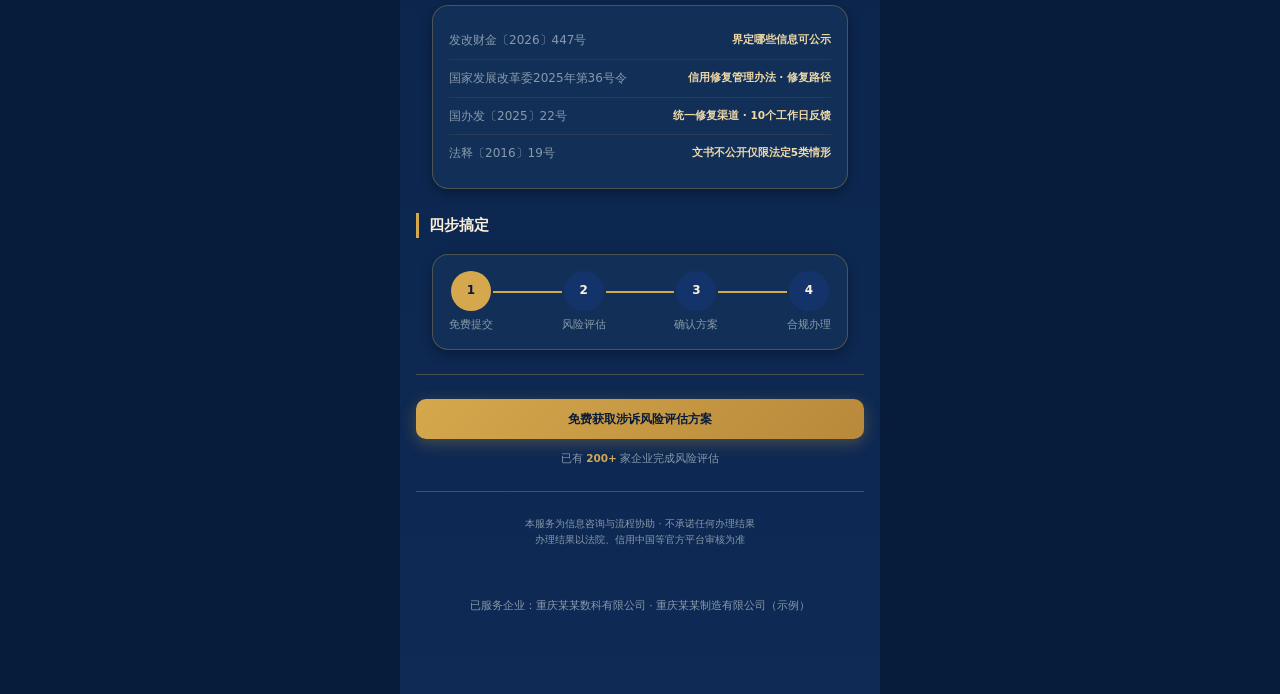
==== commit 3cc5be26: "Update index.html" ====
--- a/index.html
+++ b/index.html
@@ -58,17 +58,17 @@
       <div class="text-section" id="services">
         <h3>我们能帮你做什么</h3>
         <div class="module-grid">
-          <a href="javascript:void(0)" onclick="window.open('https://ycnaahb43yjf.feishu.cn/share/base/form/shrcnyuvnl3R0hDChKANRi4wwoh','_blank')" class="module-card" style="grid-column: span 2; background: linear-gradient(135deg, var(--color-card-surface) 0%, var(--color-bright-blue) 100%);">
+          <a href="judicial-report.html" class="module-card" style="grid-column: span 2; background: linear-gradient(135deg, var(--color-card-surface) 0%, var(--color-bright-blue) 100%);">
             <div class="module-icon" style="width: 56px; height: 56px; font-size: 24px;">法</div>
             <h3 style="font-size: 16px;">司法涉诉信息处理</h3>
             <p>涉诉风险评估 · 裁判文书合规处理路径</p>
           </a>
-          <a href="javascript:void(0)" onclick="window.open('https://ycnaahb43yjf.feishu.cn/share/base/form/shrcnyuvnl3R0hDChKANRi4wwoh','_blank')" class="module-card">
+          <a href="tax-report.html" class="module-card">
             <div class="module-icon">税</div>
             <h3>税务风险</h3>
             <p>金税四期涉税风险识别</p>
           </a>
-          <a href="javascript:void(0)" onclick="window.open('https://ycnaahb43yjf.feishu.cn/share/base/form/shrcnyuvnl3R0hDChKANRi4wwoh','_blank')" class="module-card">
+          <a href="business-analysis.html" class="module-card">
             <div class="module-icon">经</div>
             <h3>经营分析</h3>
             <p>企业经营健康度画像</p>
@@ -98,9 +98,9 @@
         <h3>政策依据 —— 合规处理有法可依</h3>
         <div class="card">
           <div class="data-row"><span class="data-label">发改财金〔2026〕447号</span><span class="data-value" style="font-size: var(--font-size-helper);">界定哪些信息可公示</span></div>
-          <div class="data-row"><span class="data-label">国家发展改革委令第36号</span><span class="data-value" style="font-size: var(--font-size-helper);">信用修复管理办法 · 修复路径</span></div>
-          <div class="data-row"><span class="data-label">国办发〔2026〕8号</span><span class="data-value" style="font-size: var(--font-size-helper);">修复后评价须同步更新</span></div>
-          <div class="data-row"><span class="data-label">法释〔2016〕19号</span><span class="data-value" style="font-size: var(--font-size-helper);">裁判文书处理与删除规则</span></div>
+          <div class="data-row"><span class="data-label">国家发展改革委2025年第36号令</span><span class="data-value" style="font-size: var(--font-size-helper);">信用修复管理办法 · 修复路径</span></div>
+          <div class="data-row"><span class="data-label">国办发〔2025〕22号</span><span class="data-value" style="font-size: var(--font-size-helper);">统一修复渠道 · 10个工作日反馈</span></div>
+          <div class="data-row"><span class="data-label">法释〔2016〕19号</span><span class="data-value" style="font-size: var(--font-size-helper);">文书不公开仅限法定5类情形</span></div>
         </div>
       </div>
 
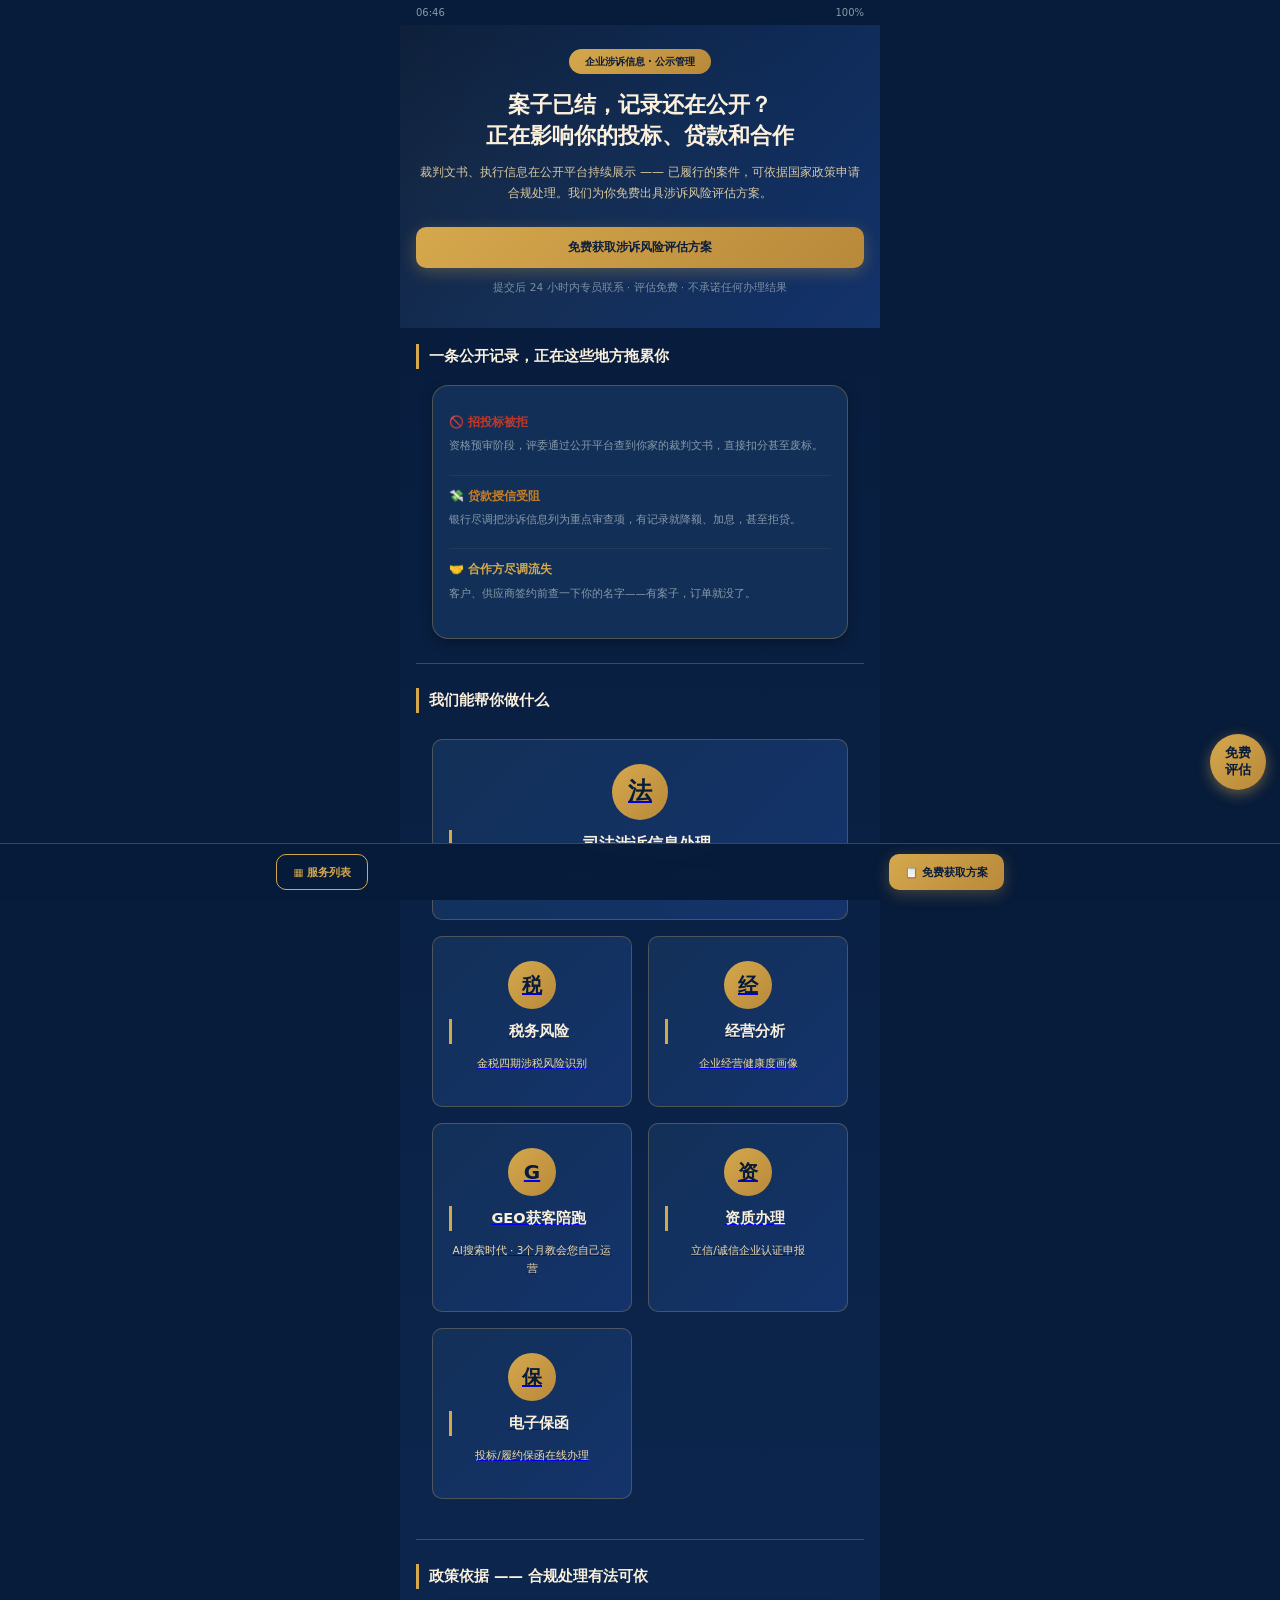
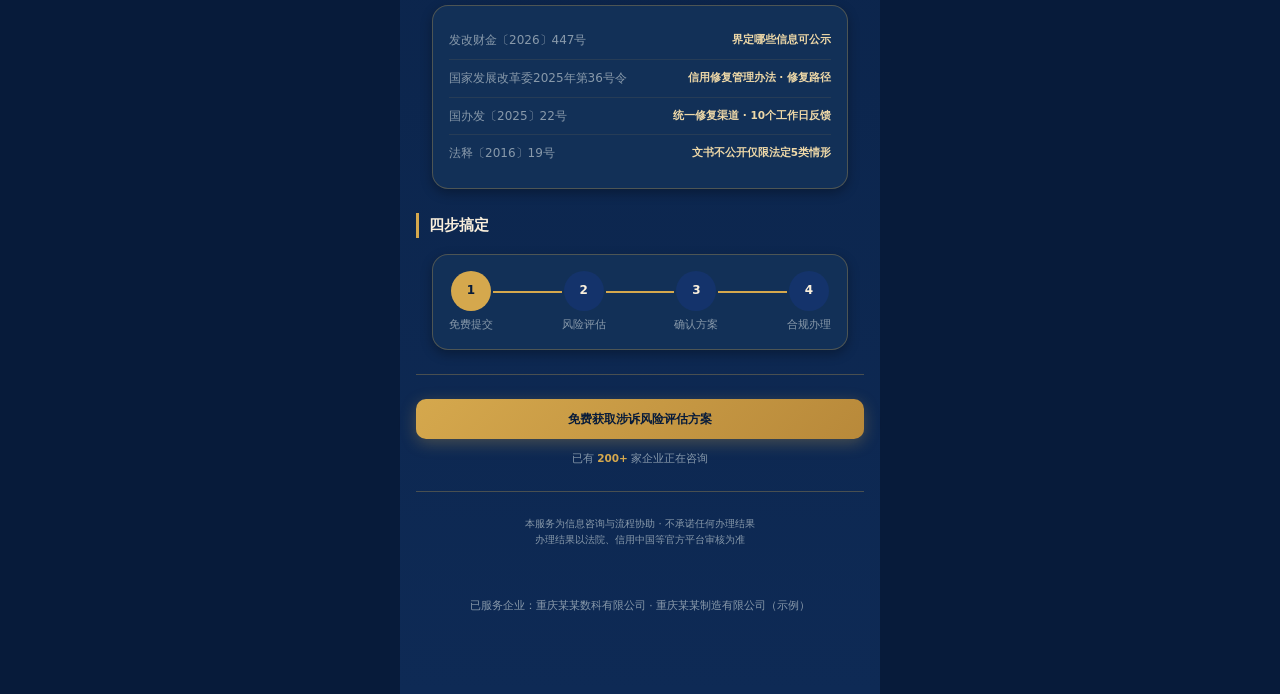
==== commit f902651a: "Update index.html" ====
--- a/index.html
+++ b/index.html
@@ -135,7 +135,7 @@
 
       <!-- ===== 5. 底部大CTA ===== -->
       <a href="javascript:void(0)" onclick="window.open('https://ycnaahb43yjf.feishu.cn/share/base/form/shrcnyuvnl3R0hDChKANRi4wwoh','_blank')" class="btn btn-primary btn-full" style="margin-top: var(--spacing-lg); display: flex; align-items: center; justify-content: center;">免费获取涉诉风险评估方案</a>
-      <p style="text-align: center; font-size: var(--font-size-helper); color: var(--color-text-muted); margin-top: var(--spacing-sm);">已有 <span style="color: var(--color-gold); font-weight: 700;">200+</span> 家企业完成风险评估</p>
+      <p style="text-align: center; font-size: var(--font-size-helper); color: var(--color-text-muted); margin-top: var(--spacing-sm);">已有 <span style="color: var(--color-gold); font-weight: 700;">200+</span> 家企业正在咨询</p>
 
       <div class="disclaimer">
         本服务为信息咨询与流程协助 · 不承诺任何办理结果<br>
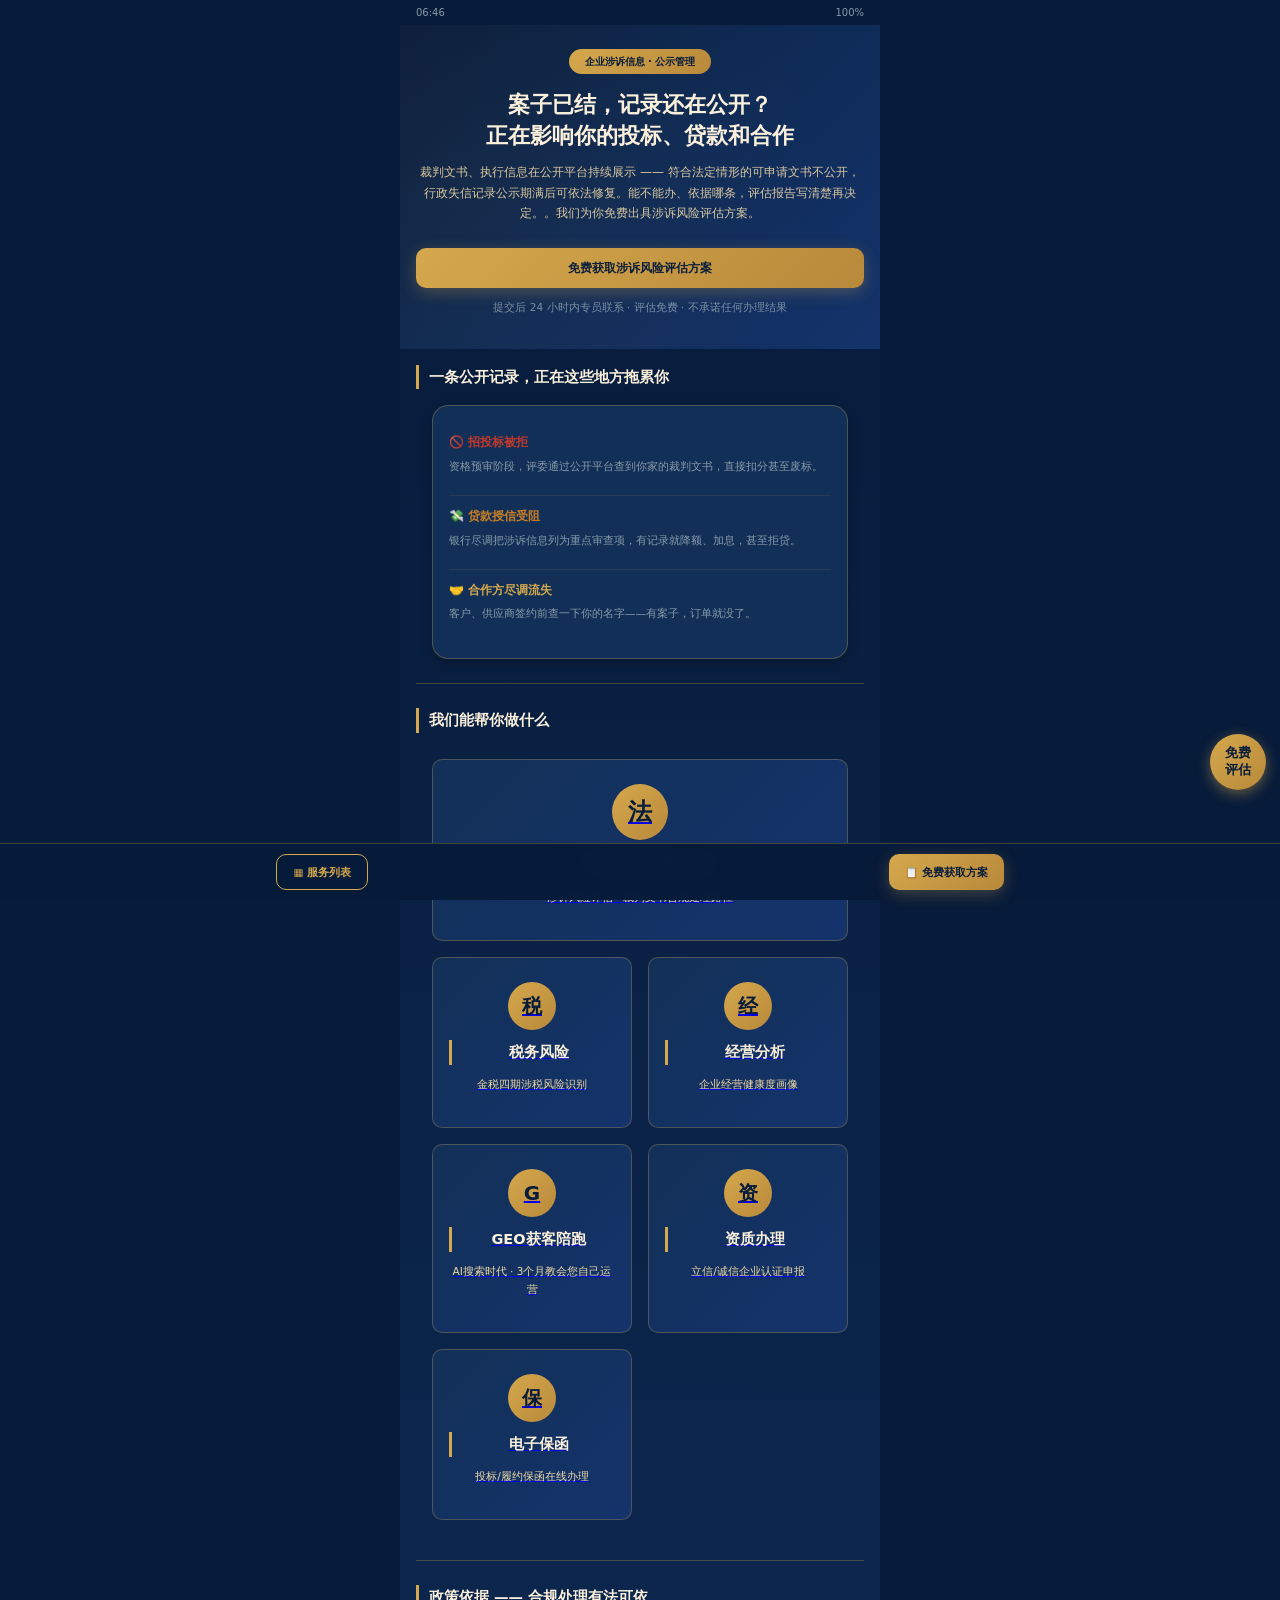
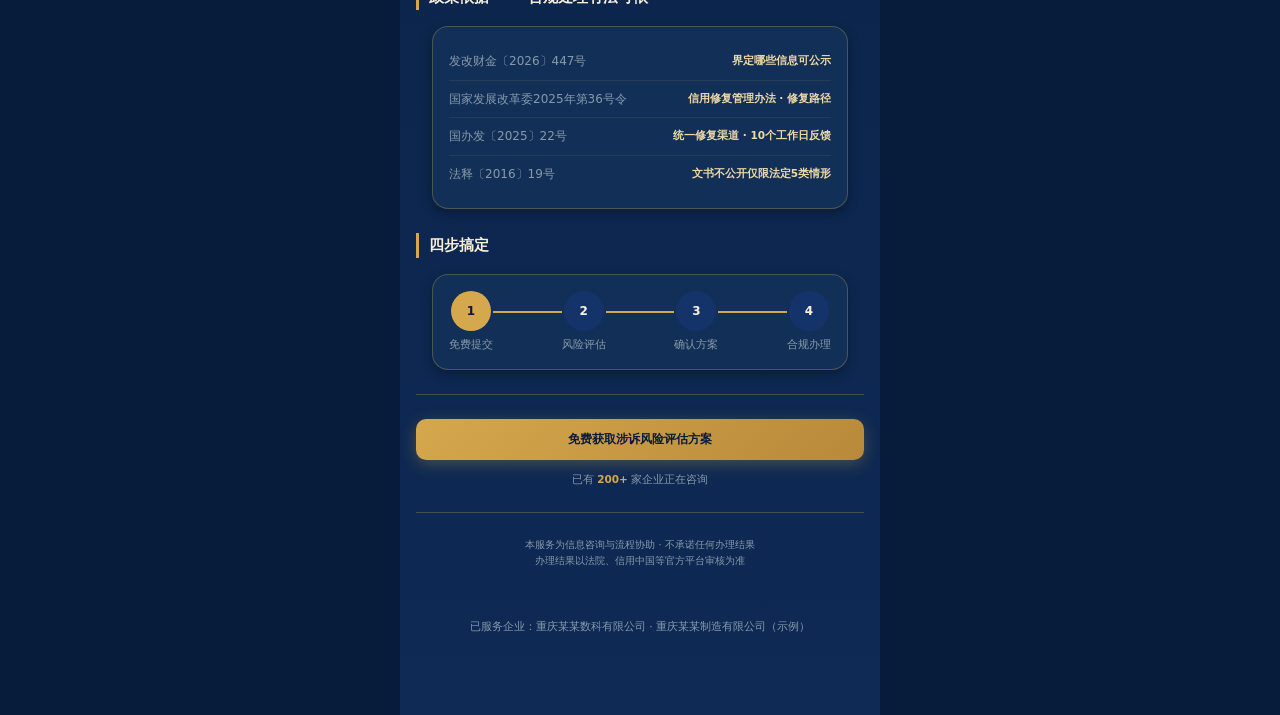
==== commit 3f3ed1af: "Update index.html" ====
--- a/index.html
+++ b/index.html
@@ -20,7 +20,7 @@
     <section class="hero-section" style="padding-top: var(--spacing-lg);">
       <span class="hero-badge">企业涉诉信息 · 公示管理</span>
       <h2 style="font-size: 22px; line-height: 1.4;">案子已结，记录还在公开？<br>正在影响你的投标、贷款和合作</h2>
-      <p style="margin-top: var(--spacing-sm);">裁判文书、执行信息在公开平台持续展示 —— 已履行的案件，可依据国家政策申请合规处理。我们为你免费出具涉诉风险评估方案。</p>
+      <p style="margin-top: var(--spacing-sm);">裁判文书、执行信息在公开平台持续展示 —— 符合法定情形的可申请文书不公开，行政失信记录公示期满后可依法修复。能不能办、依据哪条，评估报告写清楚再决定。。我们为你免费出具涉诉风险评估方案。</p>
       <a href="javascript:void(0)" onclick="window.open('https://ycnaahb43yjf.feishu.cn/share/base/form/shrcnyuvnl3R0hDChKANRi4wwoh','_blank')" class="btn btn-primary btn-full" style="margin-top: var(--spacing-lg); display: flex; align-items: center; justify-content: center;">免费获取涉诉风险评估方案</a>
       <p style="font-size: var(--font-size-helper); color: var(--color-text-muted); margin-top: var(--spacing-sm); text-align: center;">提交后 24 小时内专员联系 · 评估免费 · 不承诺任何办理结果</p>
     </section>
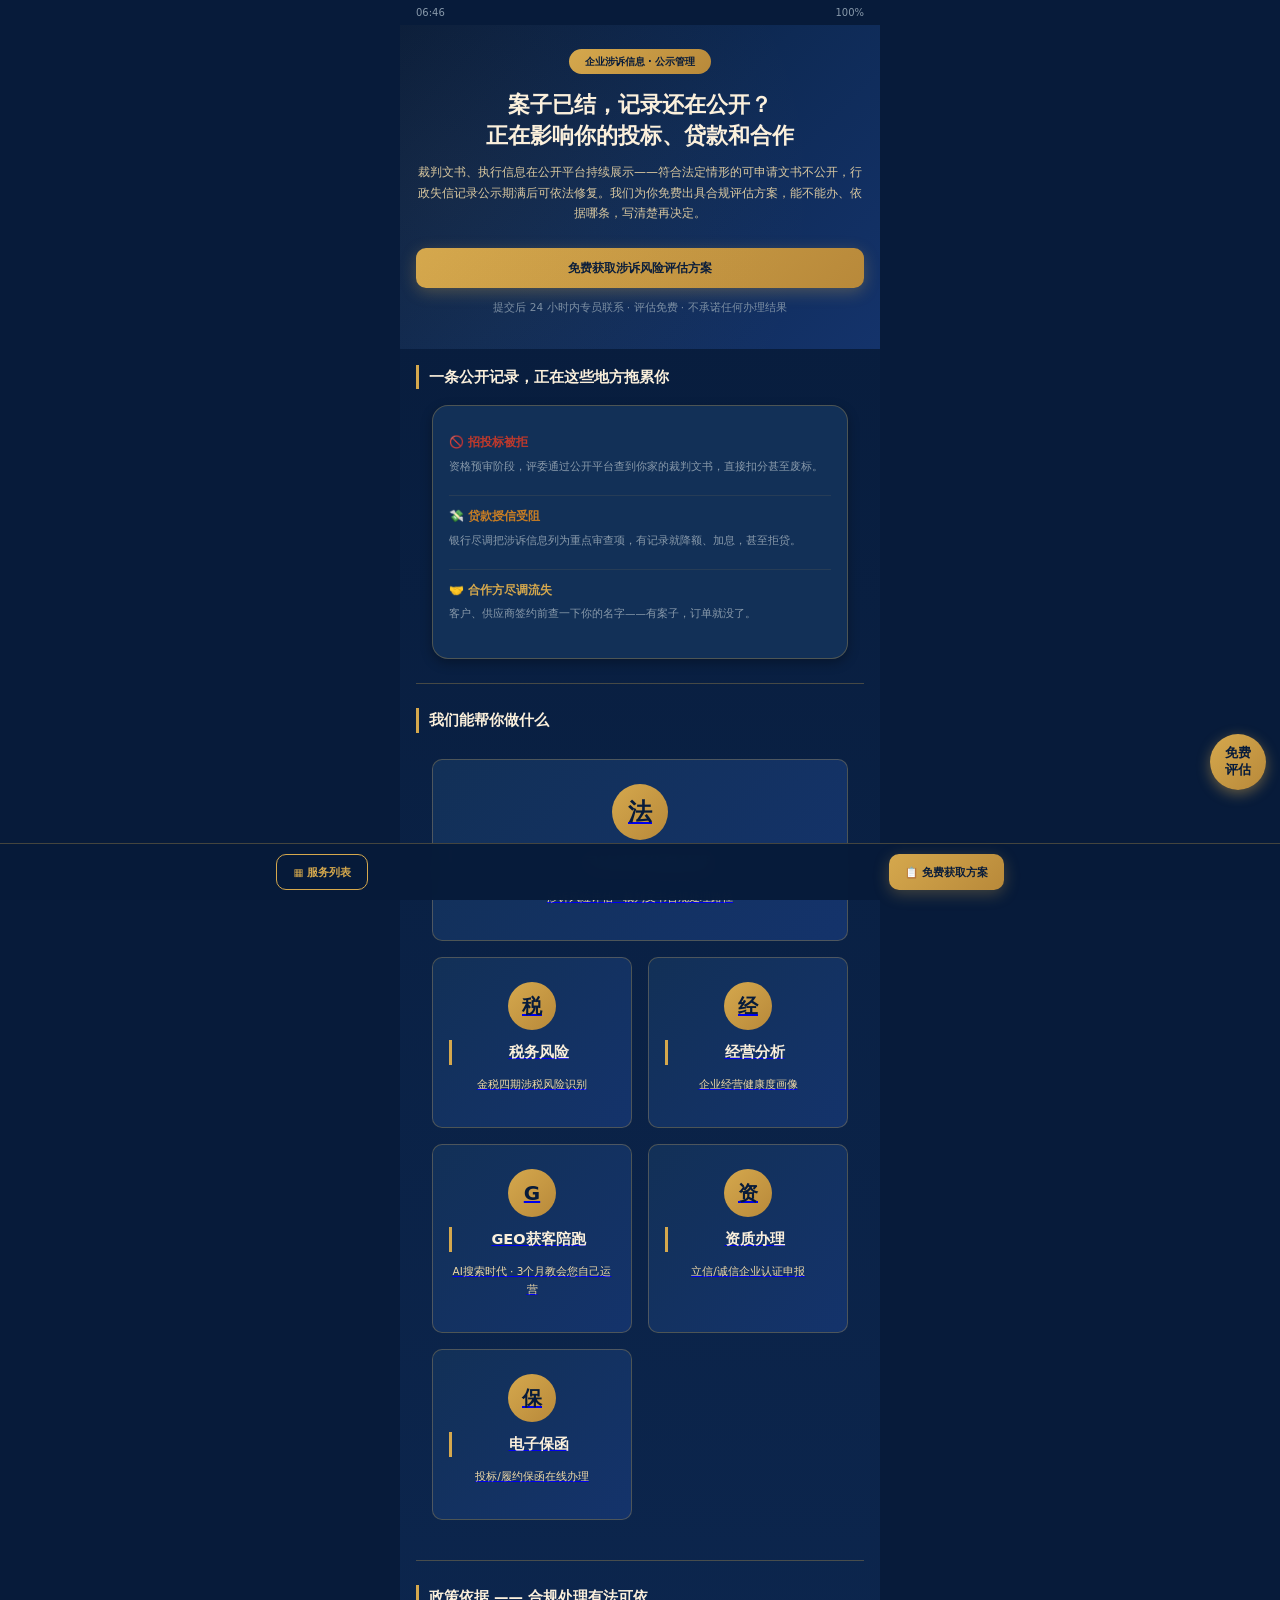
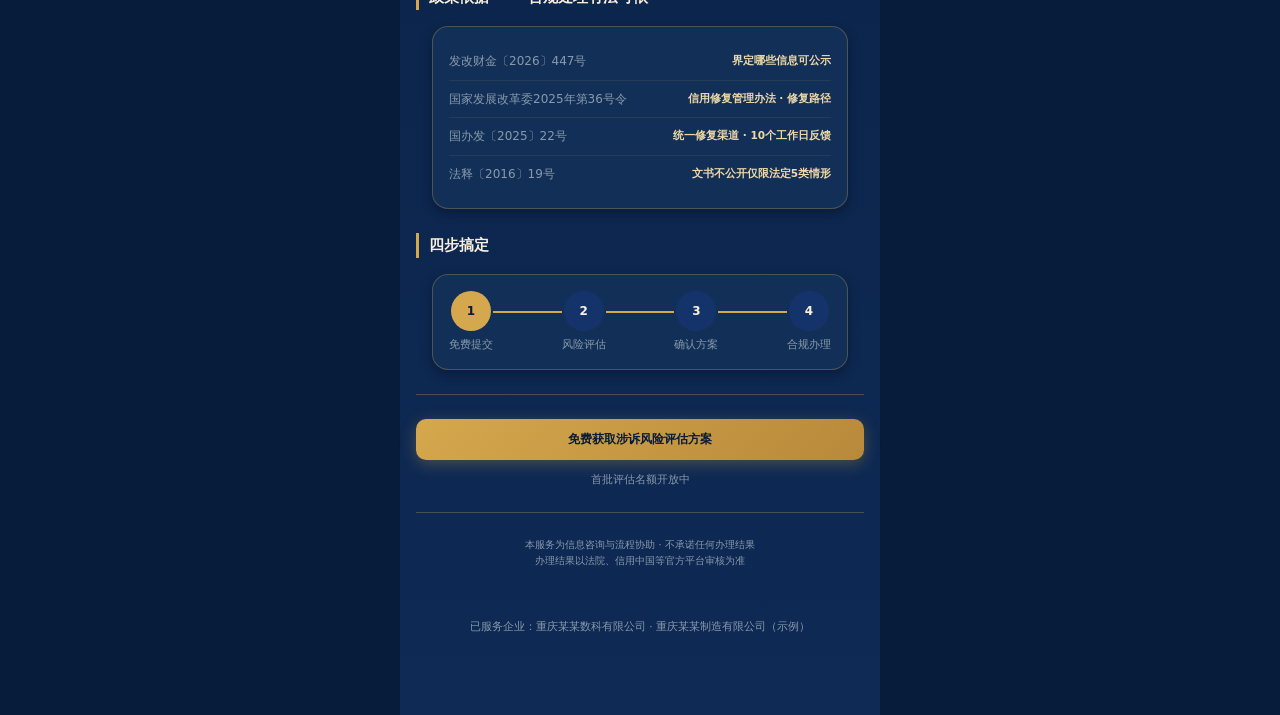
==== commit 89d9adce: "Update index.html" ====
--- a/index.html
+++ b/index.html
@@ -20,7 +20,7 @@
     <section class="hero-section" style="padding-top: var(--spacing-lg);">
       <span class="hero-badge">企业涉诉信息 · 公示管理</span>
       <h2 style="font-size: 22px; line-height: 1.4;">案子已结，记录还在公开？<br>正在影响你的投标、贷款和合作</h2>
-      <p style="margin-top: var(--spacing-sm);">裁判文书、执行信息在公开平台持续展示 —— 符合法定情形的可申请文书不公开，行政失信记录公示期满后可依法修复。能不能办、依据哪条，评估报告写清楚再决定。。我们为你免费出具涉诉风险评估方案。</p>
+      <p style="margin-top: var(--spacing-sm);">裁判文书、执行信息在公开平台持续展示——符合法定情形的可申请文书不公开，行政失信记录公示期满后可依法修复。我们为你免费出具合规评估方案，能不能办、依据哪条，写清楚再决定。</p>
       <a href="javascript:void(0)" onclick="window.open('https://ycnaahb43yjf.feishu.cn/share/base/form/shrcnyuvnl3R0hDChKANRi4wwoh','_blank')" class="btn btn-primary btn-full" style="margin-top: var(--spacing-lg); display: flex; align-items: center; justify-content: center;">免费获取涉诉风险评估方案</a>
       <p style="font-size: var(--font-size-helper); color: var(--color-text-muted); margin-top: var(--spacing-sm); text-align: center;">提交后 24 小时内专员联系 · 评估免费 · 不承诺任何办理结果</p>
     </section>
@@ -63,12 +63,12 @@
             <h3 style="font-size: 16px;">司法涉诉信息处理</h3>
             <p>涉诉风险评估 · 裁判文书合规处理路径</p>
           </a>
-          <a href="tax-report.html" class="module-card">
+          <a href="tax-check.html" class="module-card">
             <div class="module-icon">税</div>
             <h3>税务风险</h3>
             <p>金税四期涉税风险识别</p>
           </a>
-          <a href="business-analysis.html" class="module-card">
+          <a href="enterprise-check.html" class="module-card">
             <div class="module-icon">经</div>
             <h3>经营分析</h3>
             <p>企业经营健康度画像</p>
@@ -135,7 +135,7 @@
 
       <!-- ===== 5. 底部大CTA ===== -->
       <a href="javascript:void(0)" onclick="window.open('https://ycnaahb43yjf.feishu.cn/share/base/form/shrcnyuvnl3R0hDChKANRi4wwoh','_blank')" class="btn btn-primary btn-full" style="margin-top: var(--spacing-lg); display: flex; align-items: center; justify-content: center;">免费获取涉诉风险评估方案</a>
-      <p style="text-align: center; font-size: var(--font-size-helper); color: var(--color-text-muted); margin-top: var(--spacing-sm);">已有 <span style="color: var(--color-gold); font-weight: 700;">200+</span> 家企业正在咨询</p>
+      <p style="text-align: center; font-size: var(--font-size-helper); color: var(--color-text-muted); margin-top: var(--spacing-sm);">首批评估名额开放中</p>
 
       <div class="disclaimer">
         本服务为信息咨询与流程协助 · 不承诺任何办理结果<br>
